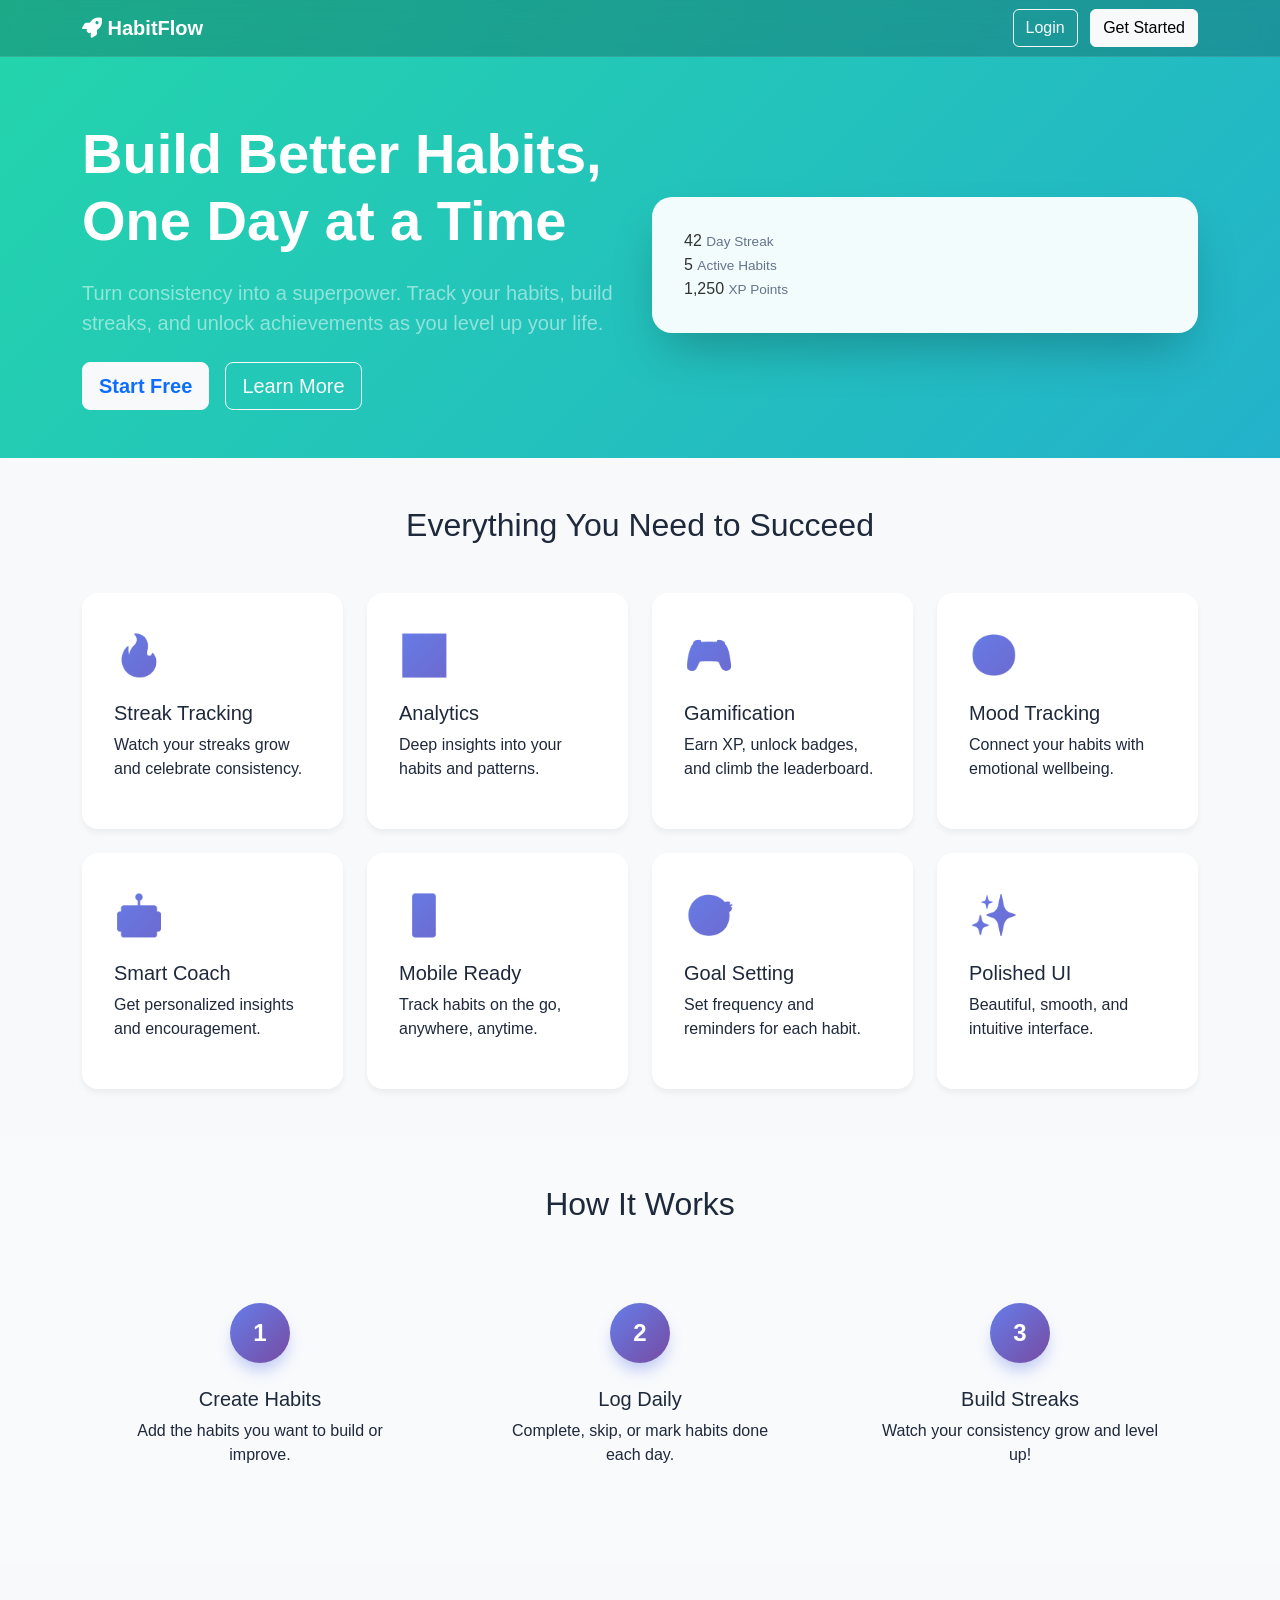
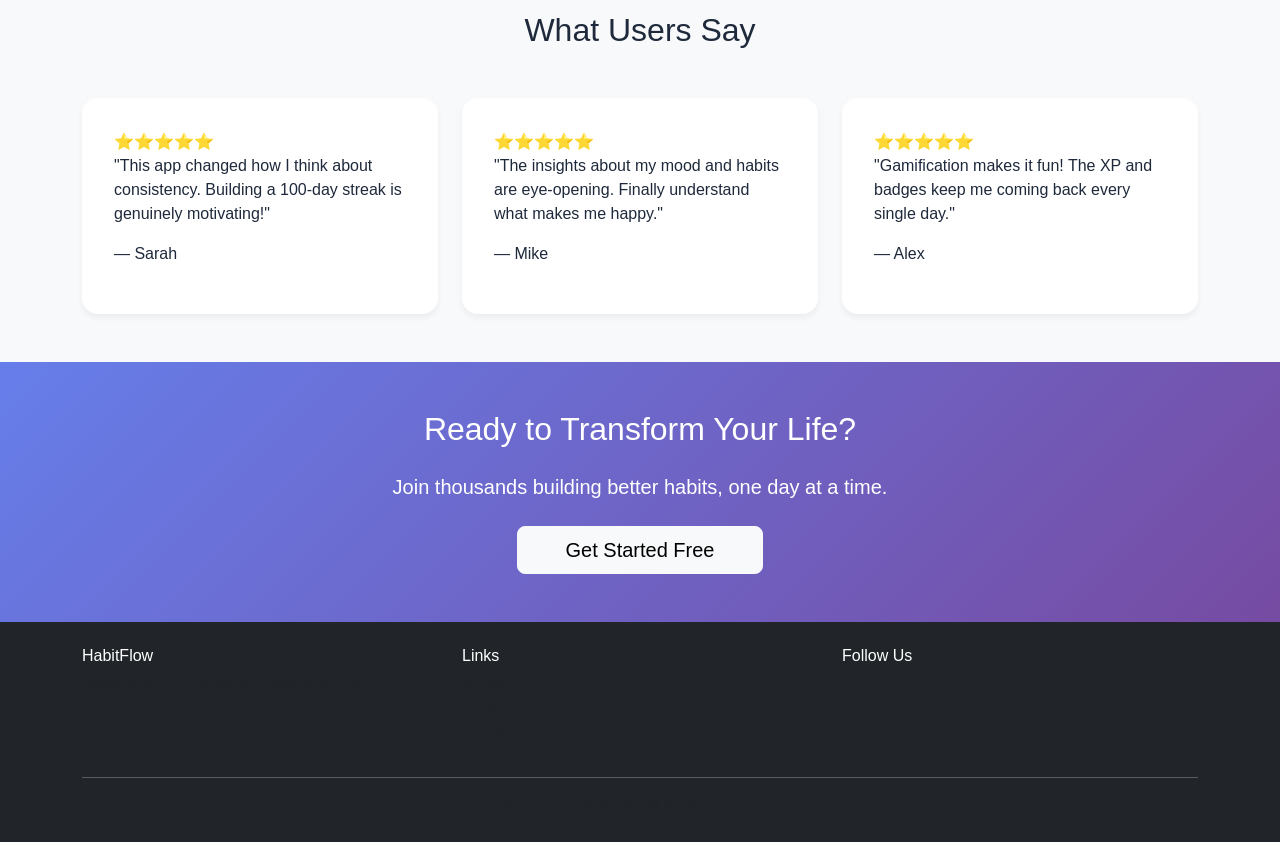
==== templates/index.html @ 790ee910 "Complete HabitFlow Refactor, Streak Engine Fix, Security Hardening, and Documentation" ====
<!DOCTYPE html>
<html lang="en">
<head>
    <meta charset="UTF-8">
    <meta name="viewport" content="width=device-width, initial-scale=1.0">
    <title>Habit Tracker - Build Better Habits</title>
    <link href="https://cdn.jsdelivr.net/npm/bootstrap@5.3.0/dist/css/bootstrap.min.css" rel="stylesheet">
    <link rel="stylesheet" href="https://cdnjs.cloudflare.com/ajax/libs/font-awesome/6.5.1/css/all.min.css">
    <link href="https://unpkg.com/aos@2.3.1/dist/aos.css" rel="stylesheet">
    <link rel="stylesheet" href="/static/css/style.css">
    <style>
        .hero-section {
            background: linear-gradient(-45deg, #ee7752, #e73c7e, #23a6d5, #23d5ab);
            background-size: 400% 400%;
            animation: gradient 15s ease infinite;
            position: relative;
            overflow: hidden;
            color: white;
            padding-top: 120px !important;
        }
        @keyframes gradient {
            0% { background-position: 0% 50%; }
            50% { background-position: 100% 50%; }
            100% { background-position: 0% 50%; }
        }
        .animated-card {
            animation: float 6s ease-in-out infinite;
            background: rgba(255, 255, 255, 0.95);
            backdrop-filter: blur(10px);
            border-radius: 20px;
            padding: 2rem;
            box-shadow: 0 25px 50px -12px rgba(0, 0, 0, 0.25);
            color: #333;
        }
        @keyframes float {
            0% { transform: translateY(0px); }
            50% { transform: translateY(-20px); }
            100% { transform: translateY(0px); }
        }
        .feature-card {
            transition: all 0.3s ease;
            border: none;
            background: white;
            box-shadow: 0 4px 6px rgba(0,0,0,0.05);
            height: 100%;
            padding: 2rem;
            border-radius: 1rem;
        }
        .feature-card:hover {
            transform: translateY(-10px);
            box-shadow: 0 20px 25px rgba(0,0,0,0.1);
        }
        .feature-icon {
            font-size: 2.5rem;
            margin-bottom: 1rem;
            background: linear-gradient(135deg, #667eea 0%, #764ba2 100%);
            -webkit-background-clip: text;
            -webkit-text-fill-color: transparent;
        }
        .navbar {
            backdrop-filter: blur(10px);
            background-color: rgba(0, 0, 0, 0.2) !important;
            transition: all 0.3s ease;
            border-bottom: 1px solid rgba(255, 255, 255, 0.1);
        }
        .navbar.scrolled {
            background-color: rgba(33, 37, 41, 0.95) !important;
            box-shadow: 0 4px 6px -1px rgba(0, 0, 0, 0.1);
        }
        .work-step {
            position: relative;
            padding: 2rem;
            text-align: center;
        }
        .step-number {
            width: 60px;
            height: 60px;
            background: linear-gradient(135deg, #667eea 0%, #764ba2 100%);
            color: white;
            border-radius: 50%;
            display: flex;
            align-items: center;
            justify-content: center;
            font-size: 1.5rem;
            font-weight: bold;
            margin: 0 auto 1.5rem;
            box-shadow: 0 10px 15px -3px rgba(102, 126, 234, 0.4);
        }
        .testimonial-card {
            background: white;
            padding: 2rem;
            border-radius: 1rem;
            box-shadow: 0 4px 6px rgba(0,0,0,0.05);
            height: 100%;
            transition: transform 0.3s;
        }
        .testimonial-card:hover {
            transform: translateY(-5px);
        }
    </style>
</head>
<body>
    <!-- Navigation -->
    <nav class="navbar navbar-expand-lg navbar-dark fixed-top">
        <div class="container">
            <a class="navbar-brand fw-bold" href="#">
                <i class="fas fa-rocket"></i> HabitFlow
            </a>
            <button class="navbar-toggler" type="button" data-bs-toggle="collapse" data-bs-target="#navbarNav">
                <span class="navbar-toggler-icon"></span>
            </button>
            <div class="collapse navbar-collapse" id="navbarNav">
                <div class="ms-auto" id="landingNavActions">
                    <a class="btn btn-outline-light me-2" href="/login">Login</a>
                    <a class="btn btn-light" href="/register">Get Started</a>
                </div>
            </div>
        </div>
    </nav>

    <!-- Hero Section -->
    <section class="hero-section py-5">
        <div class="container">
            <div class="row align-items-center">
                <div class="col-lg-6 mb-4 mb-lg-0" data-aos="fade-right">
                    <h1 class="display-4 fw-bold mb-4">Build Better Habits, One Day at a Time</h1>
                    <p class="lead mb-4 text-white-50">
                        Turn consistency into a superpower. Track your habits, build streaks, and unlock achievements as you level up your life.
                    </p>
                    <div class="d-flex gap-3" id="heroCtaContainer">
                        <a href="/register" id="heroStartBtn" class="btn btn-lg btn-light fw-bold text-primary">Start Free</a>
                        <a href="#features" class="btn btn-lg btn-outline-light">Learn More</a>
                    </div>
                </div>
                <div class="col-lg-6" data-aos="fade-left">
                    <div class="hero-image">
                        <div class="animated-card">
                            <div class="card-content">
                                <div class="stat-item">
                                    <span class="stat-number">42</span>
                                    <span class="stat-label">Day Streak</span>
                                </div>
                                <div class="stat-item">
                                    <span class="stat-number">5</span>
                                    <span class="stat-label">Active Habits</span>
                                </div>
                                <div class="stat-item">
                                    <span class="stat-number">1,250</span>
                                    <span class="stat-label">XP Points</span>
                                </div>
                            </div>
                        </div>
                    </div>
                </div>
            </div>
        </div>
    </section>

    <!-- Features Section -->
    <section id="features" class="features-section py-5 bg-light">
        <div class="container">
            <h2 class="text-center mb-5" data-aos="fade-up">Everything You Need to Succeed</h2>
            <div class="row g-4">
                <div class="col-md-6 col-lg-3" data-aos="fade-up" data-aos-delay="100">
                    <div class="feature-card">
                        <div class="feature-icon">🔥</div>
                        <h5>Streak Tracking</h5>
                        <p>Watch your streaks grow and celebrate consistency.</p>
                    </div>
                </div>
                <div class="col-md-6 col-lg-3" data-aos="fade-up" data-aos-delay="200">
                    <div class="feature-card">
                        <div class="feature-icon">📊</div>
                        <h5>Analytics</h5>
                        <p>Deep insights into your habits and patterns.</p>
                    </div>
                </div>
                <div class="col-md-6 col-lg-3" data-aos="fade-up" data-aos-delay="300">
                    <div class="feature-card">
                        <div class="feature-icon">🎮</div>
                        <h5>Gamification</h5>
                        <p>Earn XP, unlock badges, and climb the leaderboard.</p>
                    </div>
                </div>
                <div class="col-md-6 col-lg-3" data-aos="fade-up" data-aos-delay="400">
                    <div class="feature-card">
                        <div class="feature-icon">😊</div>
                        <h5>Mood Tracking</h5>
                        <p>Connect your habits with emotional wellbeing.</p>
                    </div>
                </div>
                <div class="col-md-6 col-lg-3" data-aos="fade-up" data-aos-delay="500">
                    <div class="feature-card">
                        <div class="feature-icon">🤖</div>
                        <h5>Smart Coach</h5>
                        <p>Get personalized insights and encouragement.</p>
                    </div>
                </div>
                <div class="col-md-6 col-lg-3" data-aos="fade-up" data-aos-delay="600">
                    <div class="feature-card">
                        <div class="feature-icon">📱</div>
                        <h5>Mobile Ready</h5>
                        <p>Track habits on the go, anywhere, anytime.</p>
                    </div>
                </div>
                <div class="col-md-6 col-lg-3" data-aos="fade-up" data-aos-delay="700">
                    <div class="feature-card">
                        <div class="feature-icon">🎯</div>
                        <h5>Goal Setting</h5>
                        <p>Set frequency and reminders for each habit.</p>
                    </div>
                </div>
                <div class="col-md-6 col-lg-3" data-aos="fade-up" data-aos-delay="800">
                    <div class="feature-card">
                        <div class="feature-icon">✨</div>
                        <h5>Polished UI</h5>
                        <p>Beautiful, smooth, and intuitive interface.</p>
                    </div>
                </div>
            </div>
        </div>
    </section>

    <!-- How It Works -->
    <section class="how-it-works py-5">
        <div class="container">
            <h2 class="text-center mb-5" data-aos="fade-up">How It Works</h2>
            <div class="row g-4">
                <div class="col-md-4" data-aos="fade-up" data-aos-delay="100">
                    <div class="work-step">
                        <div class="step-number">1</div>
                        <h5>Create Habits</h5>
                        <p>Add the habits you want to build or improve.</p>
                    </div>
                </div>
                <div class="col-md-4" data-aos="fade-up" data-aos-delay="200">
                    <div class="work-step">
                        <div class="step-number">2</div>
                        <h5>Log Daily</h5>
                        <p>Complete, skip, or mark habits done each day.</p>
                    </div>
                </div>
                <div class="col-md-4" data-aos="fade-up" data-aos-delay="300">
                    <div class="work-step">
                        <div class="step-number">3</div>
                        <h5>Build Streaks</h5>
                        <p>Watch your consistency grow and level up!</p>
                    </div>
                </div>
            </div>
        </div>
    </section>

    <!-- Testimonials -->
    <section class="testimonials-section py-5 bg-light">
        <div class="container">
            <h2 class="text-center mb-5" data-aos="fade-up">What Users Say</h2>
            <div class="row g-4">
                <div class="col-md-4" data-aos="fade-up" data-aos-delay="100">
                    <div class="testimonial-card">
                        <div class="stars">⭐⭐⭐⭐⭐</div>
                        <p class="quote">"This app changed how I think about consistency. Building a 100-day streak is genuinely motivating!"</p>
                        <p class="author">— Sarah</p>
                    </div>
                </div>
                <div class="col-md-4" data-aos="fade-up" data-aos-delay="200">
                    <div class="testimonial-card">
                        <div class="stars">⭐⭐⭐⭐⭐</div>
                        <p class="quote">"The insights about my mood and habits are eye-opening. Finally understand what makes me happy."</p>
                        <p class="author">— Mike</p>
                    </div>
                </div>
                <div class="col-md-4" data-aos="fade-up" data-aos-delay="300">
                    <div class="testimonial-card">
                        <div class="stars">⭐⭐⭐⭐⭐</div>
                        <p class="quote">"Gamification makes it fun! The XP and badges keep me coming back every single day."</p>
                        <p class="author">— Alex</p>
                    </div>
                </div>
            </div>
        </div>
    </section>

    <!-- CTA Section -->
    <section class="cta-section py-5" style="background: linear-gradient(135deg, #667eea 0%, #764ba2 100%);">
        <div class="container text-center text-white" data-aos="zoom-in">
            <h2 class="mb-4">Ready to Transform Your Life?</h2>
            <p class="lead mb-4">Join thousands building better habits, one day at a time.</p>
            <a href="/register" class="btn btn-light btn-lg px-5">Get Started Free</a>
        </div>
    </section>

    <!-- Footer -->
    <footer class="bg-dark text-white py-4">
        <div class="container">
            <div class="row">
                <div class="col-md-4">
                    <h6>HabitFlow</h6>
                    <p class="text-muted">Building better habits, one day at a time.</p>
                </div>
                <div class="col-md-4">
                    <h6>Links</h6>
                    <ul class="list-unstyled text-muted">
                        <li><a href="#" class="text-muted text-decoration-none">About</a></li>
                        <li><a href="#" class="text-muted text-decoration-none">Privacy</a></li>
                        <li><a href="#" class="text-muted text-decoration-none">Terms</a></li>
                    </ul>
                </div>
                <div class="col-md-4">
                    <h6>Follow Us</h6>
                    <div class="d-flex gap-3">
                        <a href="#" class="text-muted text-decoration-none"><i class="fab fa-twitter"></i></a>
                        <a href="#" class="text-muted text-decoration-none"><i class="fab fa-github"></i></a>
                        <a href="#" class="text-muted text-decoration-none"><i class="fab fa-linkedin"></i></a>
                    </div>
                </div>
            </div>
            <hr class="bg-secondary">
            <p class="text-center text-muted mb-0">&copy; 2024 HabitFlow. All rights reserved.</p>
        </div>
    </footer>

    <script src="https://cdn.jsdelivr.net/npm/bootstrap@5.3.0/dist/js/bootstrap.bundle.min.js"></script>
    <script src="https://unpkg.com/aos@2.3.1/dist/aos.js"></script>
    <script>
        AOS.init({
            duration: 800,
            once: true
        });

        window.addEventListener('scroll', function() {
            if (window.scrollY > 50) {
                document.querySelector('.navbar').classList.add('scrolled');
            } else {
                document.querySelector('.navbar').classList.remove('scrolled');
            }
        });

        // Adapt UI if user is already logged in
        document.addEventListener('DOMContentLoaded', function() {
            const token = localStorage.getItem('token');
            if (token) {
                const navActions = document.getElementById('landingNavActions');
                if (navActions) {
                    navActions.innerHTML = `
                        <a class="btn btn-primary rounded-pill px-3 fw-semibold shadow-sm" href="/dashboard">
                            <i class="fas fa-chart-line me-1"></i> Go to Dashboard
                        </a>
                    `;
                }
                const heroBtn = document.getElementById('heroStartBtn');
                if (heroBtn) {
                    heroBtn.href = '/dashboard';
                    heroBtn.textContent = 'Go to Dashboard';
                }
            }
        });
    </script>
</body>
</html>
---- static/css/style.css ----
/* ==========================================================================
   HabitFlow Master Stylesheet
   ========================================================================== */

:root {
    --primary: #667eea;
    --primary-hover: #5a6fd1;
    --secondary: #764ba2;
    --success: #10b981;
    --danger: #ef4444;
    --warning: #f59e0b;
    --info: #3b82f6;
    --light-bg: #f8fafc;
    --dark-bg: #0f172a;
    --card-bg: #ffffff;
    --border-color: #e2e8f0;
    --text-primary: #1e293b;
    --text-secondary: #64748b;
    --transition-speed: 0.25s;
}

* {
    box-sizing: border-box;
    scroll-behavior: smooth;
}

body {
    font-family: -apple-system, BlinkMacSystemFont, 'Segoe UI', Roboto, 'Helvetica Neue', Arial, sans-serif;
    background-color: var(--light-bg);
    color: var(--text-primary);
    min-height: 100vh;
    display: flex;
    flex-direction: column;
    transition: background-color var(--transition-speed) ease, color var(--transition-speed) ease;
}

.main-wrapper {
    flex: 1 0 auto;
}

/* ==========================================================================
   Dark Mode Overrides
   ========================================================================== */

body.dark-mode {
    background-color: #0b1120;
    color: #e2e8f0;
    --light-bg: #0b1120;
    --card-bg: #1e293b;
    --border-color: #334155;
    --text-primary: #f8fafc;
    --text-secondary: #94a3b8;
}

body.dark-mode .card,
body.dark-mode .stat-card,
body.dark-mode .habit-item,
body.dark-mode .auth-card,
body.dark-mode .feature-card,
body.dark-mode .testimonial-card,
body.dark-mode .modal-content,
body.dark-mode .dropdown-menu {
    background-color: #1e293b !important;
    color: #f1f5f9 !important;
    border-color: #334155 !important;
}

body.dark-mode .form-control,
body.dark-mode .form-select,
body.dark-mode .input-group-text {
    background-color: #0f172a !important;
    color: #f8fafc !important;
    border-color: #334155 !important;
}

body.dark-mode .form-control:focus,
body.dark-mode .form-select:focus {
    border-color: var(--primary) !important;
    box-shadow: 0 0 0 0.25rem rgba(102, 126, 234, 0.25) !important;
}

body.dark-mode .text-muted {
    color: #94a3b8 !important;
}

body.dark-mode .bg-light {
    background-color: #0f172a !important;
    color: #cbd5e1 !important;
}

body.dark-mode .btn-outline-secondary {
    border-color: #475569;
    color: #cbd5e1;
}

body.dark-mode .btn-outline-secondary:hover {
    background-color: #334155;
    color: #ffffff;
}

body.dark-mode .list-group-item {
    background-color: transparent !important;
    color: #e2e8f0 !important;
    border-color: #334155 !important;
}

/* ==========================================================================
   Navigation Bar
   ========================================================================== */

.navbar {
    background-color: #0f172a !important;
}

.brand-text {
    letter-spacing: -0.5px;
    font-size: 1.25rem;
}

.user-avatar-circle {
    width: 32px;
    height: 32px;
    border-radius: 50%;
    background: linear-gradient(135deg, var(--primary), var(--secondary));
    color: white;
    display: inline-flex;
    align-items: center;
    justify-content: center;
    font-size: 0.85rem;
}

/* ==========================================================================
   Dashboard Statistics Cards
   ========================================================================== */

.stat-card {
    background: var(--card-bg);
    border-radius: 1rem;
    padding: 1.25rem;
    display: flex;
    align-items: center;
    gap: 1.25rem;
    border: 1px solid var(--border-color);
    transition: transform var(--transition-speed) ease, box-shadow var(--transition-speed) ease;
}

.stat-card:hover {
    transform: translateY(-4px);
    box-shadow: 0 12px 24px -6px rgba(0, 0, 0, 0.08);
}

.stat-icon {
    width: 56px;
    height: 56px;
    border-radius: 0.875rem;
    display: flex;
    align-items: center;
    justify-content: center;
    font-size: 1.75rem;
    color: white;
    flex-shrink: 0;
}

.stat-content {
    flex: 1;
}

.stat-label {
    font-size: 0.85rem;
    color: var(--text-secondary);
    font-weight: 500;
    margin-bottom: 2px;
}

.stat-value {
    font-size: 1.75rem;
    font-weight: 700;
    line-height: 1.2;
}

/* ==========================================================================
   AI Coaching Cards
   ========================================================================== */

.ai-banner-card {
    background: linear-gradient(135deg, rgba(102, 126, 234, 0.08) 0%, rgba(118, 75, 162, 0.08) 100%);
    border: 1px solid rgba(102, 126, 234, 0.25) !important;
    border-radius: 1rem;
}

body.dark-mode .ai-banner-card {
    background: linear-gradient(135deg, rgba(102, 126, 234, 0.15) 0%, rgba(118, 75, 162, 0.15) 100%);
    border-color: rgba(102, 126, 234, 0.4) !important;
}

.ai-avatar-badge {
    width: 48px;
    height: 48px;
    border-radius: 50%;
    background: white;
    display: flex;
    align-items: center;
    justify-content: center;
    box-shadow: 0 4px 12px rgba(102, 126, 234, 0.25);
    flex-shrink: 0;
}

body.dark-mode .ai-avatar-badge {
    background: #0f172a;
}

/* ==========================================================================
   Habits List
   ========================================================================== */

.habit-list {
    display: flex;
    flex-direction: column;
    gap: 1rem;
}

.habit-item {
    background: var(--card-bg);
    border-radius: 1rem;
    padding: 1.15rem 1.25rem;
    border-left: 5px solid var(--primary);
    border: 1px solid var(--border-color);
    border-left-width: 5px;
    display: flex;
    align-items: center;
    gap: 1rem;
    transition: all var(--transition-speed) ease;
}

.habit-item:hover {
    transform: translateX(4px);
    box-shadow: 0 8px 20px -4px rgba(0, 0, 0, 0.08);
}

.habit-item.completed {
    border-left-color: var(--success);
    background: linear-gradient(90deg, rgba(16, 185, 129, 0.06) 0%, transparent 100%);
}

.habit-item.skipped {
    border-left-color: var(--warning);
    background: linear-gradient(90deg, rgba(245, 158, 11, 0.06) 0%, transparent 100%);
}

.habit-item.missed {
    border-left-color: var(--danger);
    background: linear-gradient(90deg, rgba(239, 68, 68, 0.06) 0%, transparent 100%);
}

.habit-icon {
    width: 48px;
    height: 48px;
    display: flex;
    align-items: center;
    justify-content: center;
    border-radius: 0.75rem;
    flex-shrink: 0;
}

.habit-content {
    flex: 1;
    min-width: 0;
}

.habit-title {
    font-size: 1.05rem;
    transition: color var(--transition-speed);
}

body.dark-mode .habit-title {
    color: #f8fafc !important;
}

.habit-title:hover {
    color: var(--primary) !important;
}

/* ==========================================================================
   Mood Tracker
   ========================================================================== */

.mood-option {
    cursor: pointer;
    background: var(--card-bg);
    border: 2px solid var(--border-color);
    transition: all var(--transition-speed) ease;
    user-select: none;
}

.mood-option:hover {
    transform: translateY(-3px);
    border-color: var(--primary);
    background: rgba(102, 126, 234, 0.05);
}

.mood-option.selected {
    border-color: var(--primary);
    background: linear-gradient(135deg, rgba(102, 126, 234, 0.15) 0%, rgba(118, 75, 162, 0.15) 100%);
    box-shadow: 0 4px 12px rgba(102, 126, 234, 0.2);
}

/* ==========================================================================
   Badges Grid
   ========================================================================== */

.badges-container {
    display: grid;
    grid-template-columns: repeat(4, 1fr);
    gap: 0.75rem;
}

@media (max-width: 1200px) {
    .badges-container {
        grid-template-columns: repeat(2, 1fr);
    }
}

.badge-item {
    background: var(--card-bg);
    border-radius: 0.875rem;
    padding: 0.875rem 0.5rem;
    text-align: center;
    border: 2px solid var(--border-color);
    transition: all var(--transition-speed) ease;
}

.badge-item.unlocked {
    border-color: #fbbf24;
    background: linear-gradient(135deg, rgba(251, 191, 36, 0.1) 0%, rgba(245, 158, 11, 0.05) 100%);
    box-shadow: 0 4px 10px rgba(245, 158, 11, 0.15);
}

.badge-item.locked {
    opacity: 0.45;
    filter: grayscale(80%);
}

.badge-item:hover {
    transform: translateY(-2px);
}

.badge-name {
    font-weight: 600;
    font-size: 0.75rem;
    line-height: 1.2;
}

.badge-desc {
    font-size: 0.7rem;
    display: block;
}

/* ==========================================================================
   Calendar Activity Heatmap
   ========================================================================== */

.calendar-heatmap-grid {
    overflow-x: auto;
}

.calendar-day-tile:hover {
    transform: scale(1.15);
    z-index: 2;
}

.legend-box {
    display: inline-block;
    width: 12px;
    height: 12px;
    border-radius: 3px;
}

/* ==========================================================================
   Buttons & Inputs
   ========================================================================== */

.btn-primary {
    background: linear-gradient(135deg, var(--primary) 0%, var(--secondary) 100%);
    border: none;
    transition: all var(--transition-speed) ease;
}

.btn-primary:hover {
    background: linear-gradient(135deg, var(--primary-hover) 0%, #684192 100%);
    transform: translateY(-1px);
    box-shadow: 0 6px 16px rgba(102, 126, 234, 0.35);
}

.recommendation-card {
    transition: all var(--transition-speed) ease;
}

.recommendation-card:hover {
    border-color: var(--primary) !important;
    box-shadow: 0 6px 18px rgba(102, 126, 234, 0.15) !important;
}

/* ==========================================================================
   Responsive Utilities
   ========================================================================== */

@media (max-width: 768px) {
    .habit-item {
        flex-direction: column;
        align-items: flex-start;
    }

    .habit-actions {
        width: 100%;
        justify-content: flex-end;
    }
}
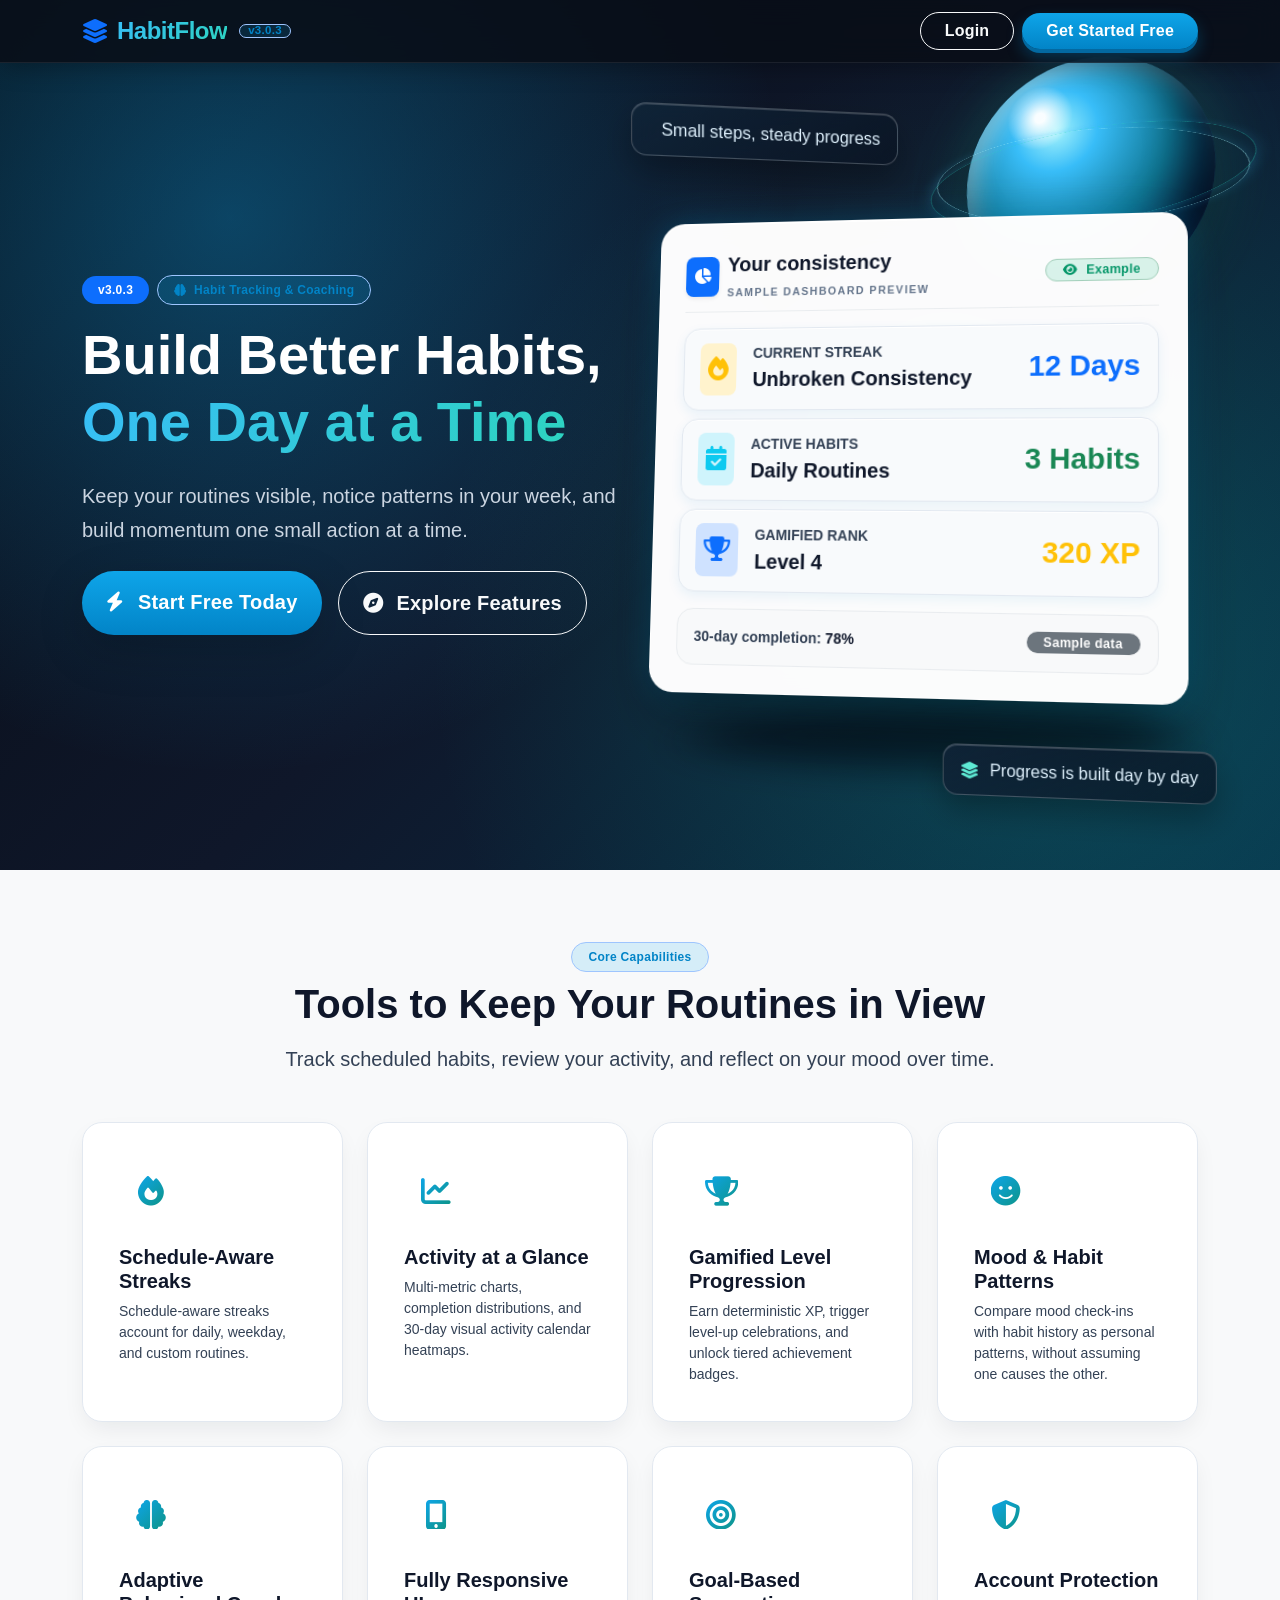
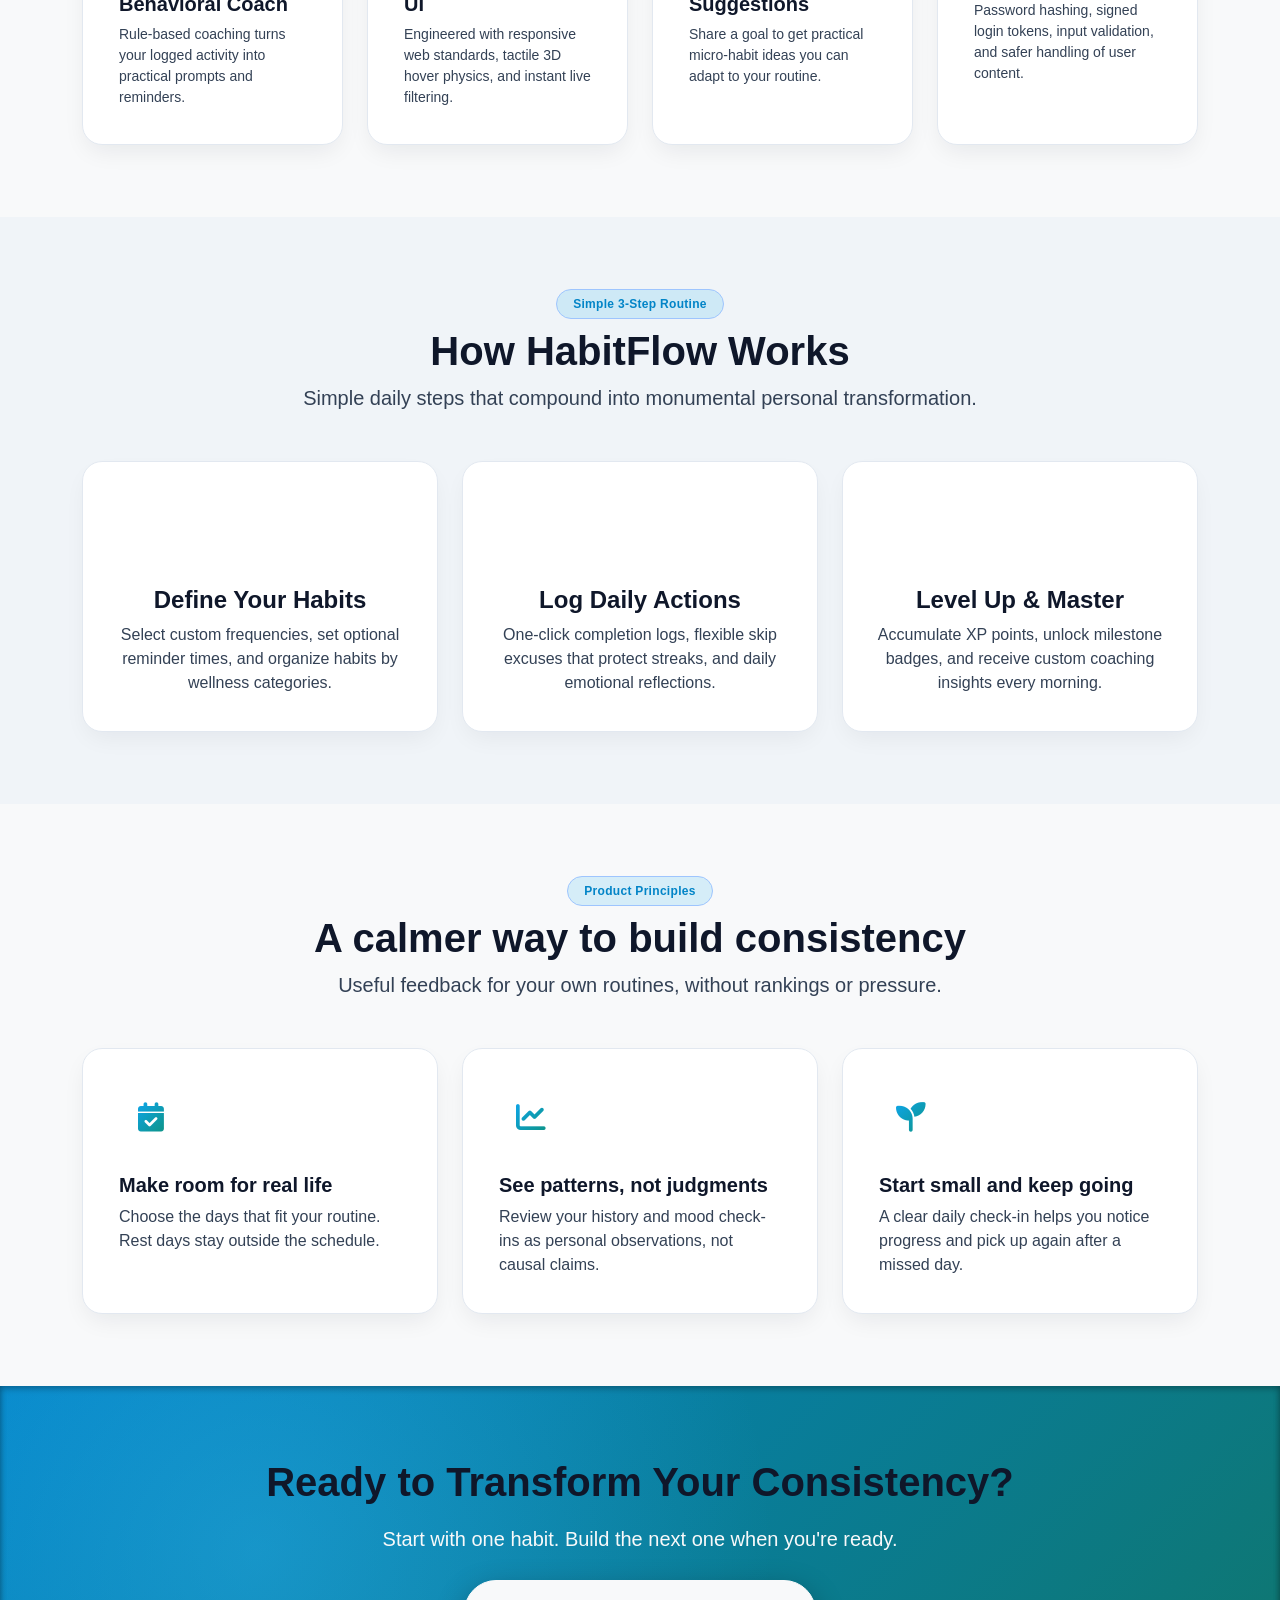
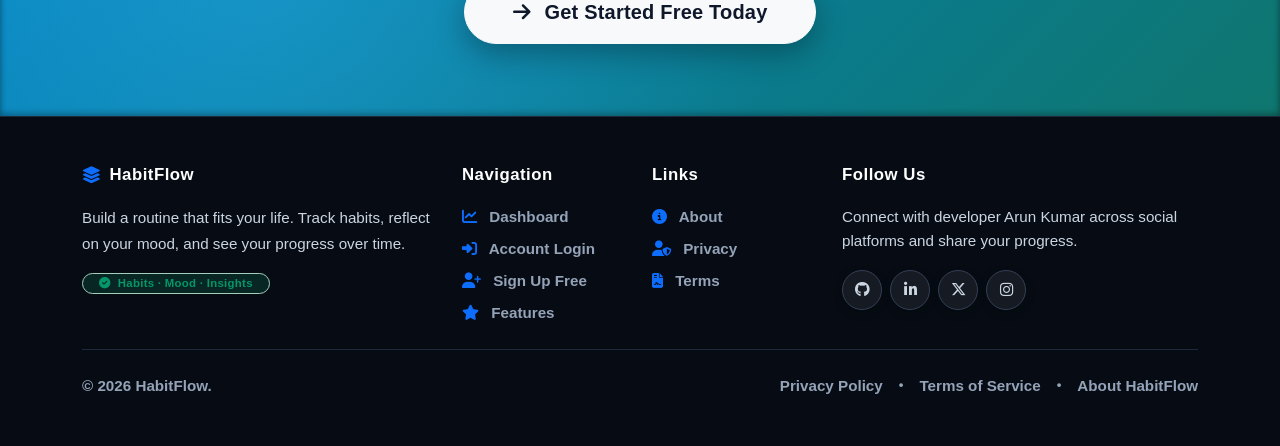
==== commit 83c992c2: "resolve dark mode contrast" ====
--- a/templates/index.html
+++ b/templates/index.html
@@ -3,153 +3,125 @@
 <head>
     <meta charset="UTF-8">
     <meta name="viewport" content="width=device-width, initial-scale=1.0">
-    <title>Habit Tracker - Build Better Habits</title>
+    <meta name="description" content="HabitFlow helps you track routines, reflect on your mood, and see your consistency grow over time.">
+    <meta name="theme-color" content="#070c14">
+    <link rel="icon" type="image/svg+xml" href="data:image/svg+xml,<svg xmlns='http://www.w3.org/2000/svg' viewBox='0 0 100 100'><circle cx='50' cy='50' r='48' fill='%230284c7'/><path d='M30 52 L44 66 L72 36' stroke='%23ffffff' stroke-width='10' stroke-linecap='round' stroke-linejoin='round' fill='none'/></svg>">
+    <title>HabitFlow — Build a routine that fits your life</title>
     <link href="https://cdn.jsdelivr.net/npm/bootstrap@5.3.0/dist/css/bootstrap.min.css" rel="stylesheet">
     <link rel="stylesheet" href="https://cdnjs.cloudflare.com/ajax/libs/font-awesome/6.5.1/css/all.min.css">
-    <link href="https://unpkg.com/aos@2.3.1/dist/aos.css" rel="stylesheet">
+    <link href="https://cdn.jsdelivr.net/npm/aos@2.3.4/dist/aos.css" rel="stylesheet">
     <link rel="stylesheet" href="/static/css/style.css">
-    <style>
-        .hero-section {
-            background: linear-gradient(-45deg, #ee7752, #e73c7e, #23a6d5, #23d5ab);
-            background-size: 400% 400%;
-            animation: gradient 15s ease infinite;
-            position: relative;
-            overflow: hidden;
-            color: white;
-            padding-top: 120px !important;
-        }
-        @keyframes gradient {
-            0% { background-position: 0% 50%; }
-            50% { background-position: 100% 50%; }
-            100% { background-position: 0% 50%; }
-        }
-        .animated-card {
-            animation: float 6s ease-in-out infinite;
-            background: rgba(255, 255, 255, 0.95);
-            backdrop-filter: blur(10px);
-            border-radius: 20px;
-            padding: 2rem;
-            box-shadow: 0 25px 50px -12px rgba(0, 0, 0, 0.25);
-            color: #333;
-        }
-        @keyframes float {
-            0% { transform: translateY(0px); }
-            50% { transform: translateY(-20px); }
-            100% { transform: translateY(0px); }
-        }
-        .feature-card {
-            transition: all 0.3s ease;
-            border: none;
-            background: white;
-            box-shadow: 0 4px 6px rgba(0,0,0,0.05);
-            height: 100%;
-            padding: 2rem;
-            border-radius: 1rem;
-        }
-        .feature-card:hover {
-            transform: translateY(-10px);
-            box-shadow: 0 20px 25px rgba(0,0,0,0.1);
-        }
-        .feature-icon {
-            font-size: 2.5rem;
-            margin-bottom: 1rem;
-            background: linear-gradient(135deg, #667eea 0%, #764ba2 100%);
-            -webkit-background-clip: text;
-            -webkit-text-fill-color: transparent;
-        }
-        .navbar {
-            backdrop-filter: blur(10px);
-            background-color: rgba(0, 0, 0, 0.2) !important;
-            transition: all 0.3s ease;
-            border-bottom: 1px solid rgba(255, 255, 255, 0.1);
-        }
-        .navbar.scrolled {
-            background-color: rgba(33, 37, 41, 0.95) !important;
-            box-shadow: 0 4px 6px -1px rgba(0, 0, 0, 0.1);
-        }
-        .work-step {
-            position: relative;
-            padding: 2rem;
-            text-align: center;
-        }
-        .step-number {
-            width: 60px;
-            height: 60px;
-            background: linear-gradient(135deg, #667eea 0%, #764ba2 100%);
-            color: white;
-            border-radius: 50%;
-            display: flex;
-            align-items: center;
-            justify-content: center;
-            font-size: 1.5rem;
-            font-weight: bold;
-            margin: 0 auto 1.5rem;
-            box-shadow: 0 10px 15px -3px rgba(102, 126, 234, 0.4);
-        }
-        .testimonial-card {
-            background: white;
-            padding: 2rem;
-            border-radius: 1rem;
-            box-shadow: 0 4px 6px rgba(0,0,0,0.05);
-            height: 100%;
-            transition: transform 0.3s;
-        }
-        .testimonial-card:hover {
-            transform: translateY(-5px);
-        }
-    </style>
+    <link rel="stylesheet" href="/static/css/landing.css">
 </head>
 <body>
     <!-- Navigation -->
     <nav class="navbar navbar-expand-lg navbar-dark fixed-top">
         <div class="container">
-            <a class="navbar-brand fw-bold" href="#">
-                <i class="fas fa-rocket"></i> HabitFlow
+            <a class="navbar-brand fw-bold d-flex align-items-center gap-2" href="#">
+                <i class="fas fa-layer-group text-primary fs-4"></i>
+                <span class="brand-text fs-4">HabitFlow</span>
+                <span class="badge bg-primary-subtle text-primary border border-primary-subtle rounded-pill small px-2 py-0 ms-1 fw-bold" style="font-size: 0.72rem;">v3.0.3</span>
             </a>
-            <button class="navbar-toggler" type="button" data-bs-toggle="collapse" data-bs-target="#navbarNav">
+            <button class="navbar-toggler border-0" type="button" data-bs-toggle="collapse" data-bs-target="#navbarNav" aria-label="Toggle navigation">
                 <span class="navbar-toggler-icon"></span>
             </button>
             <div class="collapse navbar-collapse" id="navbarNav">
-                <div class="ms-auto" id="landingNavActions">
-                    <a class="btn btn-outline-light me-2" href="/login">Login</a>
-                    <a class="btn btn-light" href="/register">Get Started</a>
+                <div class="ms-auto d-flex align-items-center gap-2" id="landingNavActions">
+                    <a class="btn btn-outline-light px-4 rounded-pill fw-semibold" href="/login">Login</a>
+                    <a class="btn btn-primary px-4 rounded-pill fw-bold" href="/register">Get Started Free</a>
                 </div>
             </div>
         </div>
     </nav>
 
     <!-- Hero Section -->
-    <section class="hero-section py-5">
+    <section class="hero-section">
         <div class="container">
-            <div class="row align-items-center">
-                <div class="col-lg-6 mb-4 mb-lg-0" data-aos="fade-right">
-                    <h1 class="display-4 fw-bold mb-4">Build Better Habits, One Day at a Time</h1>
-                    <p class="lead mb-4 text-white-50">
-                        Turn consistency into a superpower. Track your habits, build streaks, and unlock achievements as you level up your life.
+            <div class="row align-items-center gy-5">
+                <div class="col-lg-6" data-aos="fade-right">
+                    <div class="d-inline-flex align-items-center gap-2 mb-3">
+                        <span class="badge bg-primary px-3 py-2 rounded-pill fw-bold">v3.0.3</span>
+                        <span class="badge bg-primary-subtle text-primary border border-primary-subtle px-3 py-2 rounded-pill fw-bold">
+                            <i class="fas fa-brain me-1"></i> Habit Tracking &amp; Coaching
+                        </span>
+                    </div>
+                    <h1 class="display-4 fw-bold mb-4 text-white">
+                        Build Better Habits, <br>
+                        <span style="background: linear-gradient(135deg, #38bdf8 0%, #2dd4bf 100%); -webkit-background-clip: text; -webkit-text-fill-color: transparent;">One Day at a Time</span>
+                    </h1>
+                    <p class="lead mb-4 fw-medium" style="color: #cbd5e1 !important; font-size: 1.25rem; line-height: 1.7;">
+                        Keep your routines visible, notice patterns in your week, and build momentum one small action at a time.
                     </p>
-                    <div class="d-flex gap-3" id="heroCtaContainer">
-                        <a href="/register" id="heroStartBtn" class="btn btn-lg btn-light fw-bold text-primary">Start Free</a>
-                        <a href="#features" class="btn btn-lg btn-outline-light">Learn More</a>
+                    <div class="d-flex flex-wrap gap-3" id="heroCtaContainer">
+                        <a href="/register" id="heroStartBtn" class="btn btn-lg btn-primary fw-bold px-4 py-3 rounded-pill shadow-lg">
+                            <i class="fas fa-bolt me-2"></i> Start Free Today
+                        </a>
+                        <a href="#features" class="btn btn-lg btn-outline-light fw-semibold px-4 py-3 rounded-pill">
+                            <i class="fas fa-compass me-2"></i> Explore Features
+                        </a>
                     </div>
                 </div>
                 <div class="col-lg-6" data-aos="fade-left">
                     <div class="hero-image">
+                        <div class="hero-orbit-line" aria-hidden="true"></div>
+                        <div class="hero-orb" aria-hidden="true"></div>
+                        <div class="hero-float-chip hero-float-chip-top"><i class="fas fa-sparkles" aria-hidden="true"></i><span>Small steps, steady progress</span></div>
                         <div class="animated-card">
-                            <div class="card-content">
-                                <div class="stat-item">
-                                    <span class="stat-number">42</span>
-                                    <span class="stat-label">Day Streak</span>
+                            <div class="d-flex justify-content-between align-items-center mb-3 pb-2 border-bottom border-light-subtle">
+                                <div class="d-flex align-items-center gap-2">
+                                    <div class="p-2 rounded-3 bg-primary text-white shadow-sm">
+                                        <i class="fas fa-chart-pie"></i>
+                                    </div>
+                                    <div><span class="fw-bold text-dark fs-5 d-block">Your consistency</span><span class="hero-preview-label">SAMPLE DASHBOARD PREVIEW</span></div>
                                 </div>
-                                <div class="stat-item">
-                                    <span class="stat-number">5</span>
-                                    <span class="stat-label">Active Habits</span>
+                                <span class="badge bg-success-subtle text-success border border-success-subtle rounded-pill px-3 py-1 fw-bold">
+                                    <i class="fas fa-eye me-1"></i> Example
+                                </span>
+                            </div>
+                            <div class="d-flex flex-column gap-2 mb-3">
+                                <div class="hero-stat-card">
+                                    <div class="d-flex align-items-center gap-3">
+                                        <div class="p-2 rounded-3 text-warning bg-warning-subtle fs-4">
+                                            <i class="fas fa-fire"></i>
+                                        </div>
+                                        <div>
+                                            <div class="text-secondary small fw-bold text-uppercase">Current Streak</div>
+                                            <div class="fw-bold text-dark fs-5">Unbroken Consistency</div>
+                                        </div>
+                                    </div>
+                                    <span class="fw-bold text-primary fs-3">12 Days</span>
                                 </div>
-                                <div class="stat-item">
-                                    <span class="stat-number">1,250</span>
-                                    <span class="stat-label">XP Points</span>
+                                <div class="hero-stat-card">
+                                    <div class="d-flex align-items-center gap-3">
+                                        <div class="p-2 rounded-3 text-info bg-info-subtle fs-4">
+                                            <i class="fas fa-calendar-check"></i>
+                                        </div>
+                                        <div>
+                                            <div class="text-secondary small fw-bold text-uppercase">Active Habits</div>
+                                            <div class="fw-bold text-dark fs-5">Daily Routines</div>
+                                        </div>
+                                    </div>
+                                    <span class="fw-bold text-success fs-3">3 Habits</span>
+                                </div>
+                                <div class="hero-stat-card">
+                                    <div class="d-flex align-items-center gap-3">
+                                        <div class="p-2 rounded-3 text-primary bg-primary-subtle fs-4">
+                                            <i class="fas fa-trophy"></i>
+                                        </div>
+                                        <div>
+                                            <div class="text-secondary small fw-bold text-uppercase">Gamified Rank</div>
+                                            <div class="fw-bold text-dark fs-5">Level 4</div>
+                                        </div>
+                                    </div>
+                                    <span class="fw-bold text-warning fs-3">320 XP</span>
                                 </div>
                             </div>
+                            <div class="p-3 rounded-4 bg-light border border-light-subtle d-flex align-items-center justify-content-between">
+                                <span class="small fw-semibold text-secondary">30-day completion: <strong class="text-dark">78%</strong></span>
+                                <span class="badge bg-secondary px-3 py-1 rounded-pill fw-bold">Sample data</span>
+                            </div>
                         </div>
+                        <div class="hero-float-chip hero-float-chip-bottom"><i class="fas fa-layer-group" aria-hidden="true"></i><span>Progress is built day by day</span></div>
                     </div>
                 </div>
             </div>
@@ -158,123 +130,143 @@
 
     <!-- Features Section -->
     <section id="features" class="features-section py-5 bg-light">
-        <div class="container">
-            <h2 class="text-center mb-5" data-aos="fade-up">Everything You Need to Succeed</h2>
+        <div class="container py-4">
+            <div class="text-center max-w-700 mx-auto mb-5">
+                <span class="badge bg-primary-subtle text-primary border border-primary-subtle px-3 py-2 rounded-pill fw-bold mb-2">
+                    Core Capabilities
+                </span>
+                <h2 class="display-6 fw-bold mb-3 text-dark">Tools to Keep Your Routines in View</h2>
+                <p class="text-secondary fs-5 mb-0 fw-medium">
+                    Track scheduled habits, review your activity, and reflect on your mood over time.
+                </p>
+            </div>
             <div class="row g-4">
                 <div class="col-md-6 col-lg-3" data-aos="fade-up" data-aos-delay="100">
                     <div class="feature-card">
-                        <div class="feature-icon">🔥</div>
-                        <h5>Streak Tracking</h5>
-                        <p>Watch your streaks grow and celebrate consistency.</p>
+                        <div class="feature-icon-wrapper"><i class="fas fa-fire"></i></div>
+                        <h5 class="fw-bold text-dark mb-2">Schedule-Aware Streaks</h5>
+                        <p class="text-secondary small mb-0 fw-medium">Schedule-aware streaks account for daily, weekday, and custom routines.</p>
                     </div>
                 </div>
                 <div class="col-md-6 col-lg-3" data-aos="fade-up" data-aos-delay="200">
                     <div class="feature-card">
-                        <div class="feature-icon">📊</div>
-                        <h5>Analytics</h5>
-                        <p>Deep insights into your habits and patterns.</p>
+                        <div class="feature-icon-wrapper"><i class="fas fa-chart-line"></i></div>
+                        <h5 class="fw-bold text-dark mb-2">Activity at a Glance</h5>
+                        <p class="text-secondary small mb-0 fw-medium">Multi-metric charts, completion distributions, and 30-day visual activity calendar heatmaps.</p>
                     </div>
                 </div>
                 <div class="col-md-6 col-lg-3" data-aos="fade-up" data-aos-delay="300">
                     <div class="feature-card">
-                        <div class="feature-icon">🎮</div>
-                        <h5>Gamification</h5>
-                        <p>Earn XP, unlock badges, and climb the leaderboard.</p>
+                        <div class="feature-icon-wrapper"><i class="fas fa-trophy"></i></div>
+                        <h5 class="fw-bold text-dark mb-2">Gamified Level Progression</h5>
+                        <p class="text-secondary small mb-0 fw-medium">Earn deterministic XP, trigger level-up celebrations, and unlock tiered achievement badges.</p>
                     </div>
                 </div>
                 <div class="col-md-6 col-lg-3" data-aos="fade-up" data-aos-delay="400">
                     <div class="feature-card">
-                        <div class="feature-icon">😊</div>
-                        <h5>Mood Tracking</h5>
-                        <p>Connect your habits with emotional wellbeing.</p>
+                        <div class="feature-icon-wrapper"><i class="fas fa-smile"></i></div>
+                        <h5 class="fw-bold text-dark mb-2">Mood &amp; Habit Patterns</h5>
+                        <p class="text-secondary small mb-0 fw-medium">Compare mood check-ins with habit history as personal patterns, without assuming one causes the other.</p>
                     </div>
                 </div>
                 <div class="col-md-6 col-lg-3" data-aos="fade-up" data-aos-delay="500">
                     <div class="feature-card">
-                        <div class="feature-icon">🤖</div>
-                        <h5>Smart Coach</h5>
-                        <p>Get personalized insights and encouragement.</p>
+                        <div class="feature-icon-wrapper"><i class="fas fa-brain"></i></div>
+                        <h5 class="fw-bold text-dark mb-2">Adaptive Behavioral Coach</h5>
+                        <p class="text-secondary small mb-0 fw-medium">Rule-based coaching turns your logged activity into practical prompts and reminders.</p>
                     </div>
                 </div>
                 <div class="col-md-6 col-lg-3" data-aos="fade-up" data-aos-delay="600">
                     <div class="feature-card">
-                        <div class="feature-icon">📱</div>
-                        <h5>Mobile Ready</h5>
-                        <p>Track habits on the go, anywhere, anytime.</p>
+                        <div class="feature-icon-wrapper"><i class="fas fa-mobile-alt"></i></div>
+                        <h5 class="fw-bold text-dark mb-2">Fully Responsive UI</h5>
+                        <p class="text-secondary small mb-0 fw-medium">Engineered with responsive web standards, tactile 3D hover physics, and instant live filtering.</p>
                     </div>
                 </div>
                 <div class="col-md-6 col-lg-3" data-aos="fade-up" data-aos-delay="700">
                     <div class="feature-card">
-                        <div class="feature-icon">🎯</div>
-                        <h5>Goal Setting</h5>
-                        <p>Set frequency and reminders for each habit.</p>
+                        <div class="feature-icon-wrapper"><i class="fas fa-bullseye"></i></div>
+                        <h5 class="fw-bold text-dark mb-2">Goal-Based Suggestions</h5>
+                        <p class="text-secondary small mb-0 fw-medium">Share a goal to get practical micro-habit ideas you can adapt to your routine.</p>
                     </div>
                 </div>
                 <div class="col-md-6 col-lg-3" data-aos="fade-up" data-aos-delay="800">
                     <div class="feature-card">
-                        <div class="feature-icon">✨</div>
-                        <h5>Polished UI</h5>
-                        <p>Beautiful, smooth, and intuitive interface.</p>
+                        <div class="feature-icon-wrapper"><i class="fas fa-shield-alt"></i></div>
+                        <h5 class="fw-bold text-dark mb-2">Account Protection</h5>
+                        <p class="text-secondary small mb-0 fw-medium">Password hashing, signed login tokens, input validation, and safer handling of user content.</p>
                     </div>
                 </div>
             </div>
         </div>
     </section>
 
-    <!-- How It Works -->
+    <!-- How It Works Section -->
     <section class="how-it-works py-5">
-        <div class="container">
-            <h2 class="text-center mb-5" data-aos="fade-up">How It Works</h2>
+        <div class="container py-4">
+            <div class="text-center mb-5">
+                <span class="badge bg-primary-subtle text-primary border border-primary-subtle px-3 py-2 rounded-pill fw-bold mb-2">
+                    Simple 3-Step Routine
+                </span>
+                <h2 class="display-6 fw-bold mb-2 text-dark">How HabitFlow Works</h2>
+                <p class="text-secondary fs-5 fw-medium">Simple daily steps that compound into monumental personal transformation.</p>
+            </div>
             <div class="row g-4">
                 <div class="col-md-4" data-aos="fade-up" data-aos-delay="100">
                     <div class="work-step">
                         <div class="step-number">1</div>
-                        <h5>Create Habits</h5>
-                        <p>Add the habits you want to build or improve.</p>
+                        <h4 class="fw-bold text-dark mb-2">Define Your Habits</h4>
+                        <p class="text-secondary fw-medium mb-0">Select custom frequencies, set optional reminder times, and organize habits by wellness categories.</p>
                     </div>
                 </div>
                 <div class="col-md-4" data-aos="fade-up" data-aos-delay="200">
                     <div class="work-step">
                         <div class="step-number">2</div>
-                        <h5>Log Daily</h5>
-                        <p>Complete, skip, or mark habits done each day.</p>
+                        <h4 class="fw-bold text-dark mb-2">Log Daily Actions</h4>
+                        <p class="text-secondary fw-medium mb-0">One-click completion logs, flexible skip excuses that protect streaks, and daily emotional reflections.</p>
                     </div>
                 </div>
                 <div class="col-md-4" data-aos="fade-up" data-aos-delay="300">
                     <div class="work-step">
                         <div class="step-number">3</div>
-                        <h5>Build Streaks</h5>
-                        <p>Watch your consistency grow and level up!</p>
+                        <h4 class="fw-bold text-dark mb-2">Level Up &amp; Master</h4>
+                        <p class="text-secondary fw-medium mb-0">Accumulate XP points, unlock milestone badges, and receive custom coaching insights every morning.</p>
                     </div>
                 </div>
             </div>
         </div>
     </section>
 
-    <!-- Testimonials -->
+    <!-- Product Principles -->
     <section class="testimonials-section py-5 bg-light">
-        <div class="container">
-            <h2 class="text-center mb-5" data-aos="fade-up">What Users Say</h2>
+        <div class="container py-4">
+            <div class="text-center mb-5">
+                <span class="badge bg-primary-subtle text-primary border border-primary-subtle px-3 py-2 rounded-pill fw-bold mb-2">
+                    Product Principles
+                </span>
+                <h2 class="display-6 fw-bold mb-2 text-dark">A calmer way to build consistency</h2>
+                <p class="text-secondary fs-5 fw-medium">Useful feedback for your own routines, without rankings or pressure.</p>
+            </div>
             <div class="row g-4">
                 <div class="col-md-4" data-aos="fade-up" data-aos-delay="100">
                     <div class="testimonial-card">
-                        <div class="stars">⭐⭐⭐⭐⭐</div>
-                        <p class="quote">"This app changed how I think about consistency. Building a 100-day streak is genuinely motivating!"</p>
-                        <p class="author">— Sarah</p>
+                        <div class="feature-icon-wrapper mb-4"><i class="fas fa-calendar-check"></i></div>
+                        <h5 class="fw-bold text-dark mb-2">Make room for real life</h5>
+                        <p class="text-secondary fw-medium mb-0">Choose the days that fit your routine. Rest days stay outside the schedule.</p>
                     </div>
                 </div>
                 <div class="col-md-4" data-aos="fade-up" data-aos-delay="200">
                     <div class="testimonial-card">
-                        <div class="stars">⭐⭐⭐⭐⭐</div>
-                        <p class="quote">"The insights about my mood and habits are eye-opening. Finally understand what makes me happy."</p>
-                        <p class="author">— Mike</p>
+                        <div class="feature-icon-wrapper mb-4"><i class="fas fa-chart-line"></i></div>
+                        <h5 class="fw-bold text-dark mb-2">See patterns, not judgments</h5>
+                        <p class="text-secondary fw-medium mb-0">Review your history and mood check-ins as personal observations, not causal claims.</p>
                     </div>
                 </div>
                 <div class="col-md-4" data-aos="fade-up" data-aos-delay="300">
                     <div class="testimonial-card">
-                        <div class="stars">⭐⭐⭐⭐⭐</div>
-                        <p class="quote">"Gamification makes it fun! The XP and badges keep me coming back every single day."</p>
-                        <p class="author">— Alex</p>
+                        <div class="feature-icon-wrapper mb-4"><i class="fas fa-seedling"></i></div>
+                        <h5 class="fw-bold text-dark mb-2">Start small and keep going</h5>
+                        <p class="text-secondary fw-medium mb-0">A clear daily check-in helps you notice progress and pick up again after a missed day.</p>
                     </div>
                 </div>
             </div>
@@ -282,51 +274,164 @@
     </section>
 
     <!-- CTA Section -->
-    <section class="cta-section py-5" style="background: linear-gradient(135deg, #667eea 0%, #764ba2 100%);">
-        <div class="container text-center text-white" data-aos="zoom-in">
-            <h2 class="mb-4">Ready to Transform Your Life?</h2>
-            <p class="lead mb-4">Join thousands building better habits, one day at a time.</p>
-            <a href="/register" class="btn btn-light btn-lg px-5">Get Started Free</a>
+    <section class="cta-section py-5 position-relative overflow-hidden" style="background: radial-gradient(circle at 20% 50%, rgba(56, 189, 248, 0.35) 0%, transparent 50%), linear-gradient(135deg, #0284c7 0%, #0f766e 100%); box-shadow: inset 0 3px 6px rgba(0,0,0,0.25), inset 0 -3px 6px rgba(0,0,0,0.25);">
+        <div class="container text-center text-white py-4" data-aos="zoom-in">
+            <h2 class="display-6 fw-bold mb-3">Ready to Transform Your Consistency?</h2>
+            <p class="lead mb-4 fw-medium text-light" style="max-width: 650px; margin: 0 auto; line-height: 1.7;">
+                Start with one habit. Build the next one when you're ready.
+            </p>
+            <a href="/register" class="btn btn-light btn-lg px-5 py-3 fw-bold shadow-lg rounded-pill text-primary" style="box-shadow: 0 10px 30px rgba(0, 0, 0, 0.3) !important;">
+                <i class="fas fa-arrow-right me-2"></i> Get Started Free Today
+            </a>
         </div>
     </section>
 
-    <!-- Footer -->
-    <footer class="bg-dark text-white py-4">
+    <!-- High-Contrast Accessible Footer -->
+    <footer class="footer bg-dark text-white py-5 border-top border-dark-subtle" style="background-color: #070c14 !important; border-top: 1px solid #1e293b !important;">
         <div class="container">
-            <div class="row">
-                <div class="col-md-4">
-                    <h6>HabitFlow</h6>
-                    <p class="text-muted">Building better habits, one day at a time.</p>
-                </div>
-                <div class="col-md-4">
-                    <h6>Links</h6>
-                    <ul class="list-unstyled text-muted">
-                        <li><a href="#" class="text-muted text-decoration-none">About</a></li>
-                        <li><a href="#" class="text-muted text-decoration-none">Privacy</a></li>
-                        <li><a href="#" class="text-muted text-decoration-none">Terms</a></li>
+            <div class="row gy-4 mb-4">
+                <div class="col-lg-4 col-md-6">
+                    <h5 class="footer-heading d-flex align-items-center gap-2">
+                        <i class="fas fa-layer-group text-primary"></i> HabitFlow
+                    </h5>
+                    <p class="footer-text mb-3" style="color: #cbd5e1 !important; font-size: 0.95rem; line-height: 1.7;">
+                        Build a routine that fits your life. Track habits, reflect on your mood, and see your progress over time.
+                    </p>
+                    <div class="d-flex align-items-center gap-2 text-secondary small fw-semibold">
+                        <span class="badge bg-success-subtle text-success border border-success-subtle rounded-pill px-3 py-1">
+                            <i class="fas fa-check-circle me-1"></i> Habits · Mood · Insights
+                        </span>
+                    </div>
+                </div>
+                <div class="col-lg-2 col-md-3 col-6">
+                    <h6 class="footer-heading">Navigation</h6>
+                    <ul class="list-unstyled d-flex flex-column gap-2 mb-0">
+                        <li><a href="/dashboard" class="footer-nav-link"><i class="fas fa-chart-line me-2 text-primary"></i> Dashboard</a></li>
+                        <li><a href="/login" class="footer-nav-link"><i class="fas fa-sign-in-alt me-2 text-primary"></i> Account Login</a></li>
+                        <li><a href="/register" class="footer-nav-link"><i class="fas fa-user-plus me-2 text-primary"></i> Sign Up Free</a></li>
+                        <li><a href="#features" class="footer-nav-link"><i class="fas fa-star me-2 text-primary"></i> Features</a></li>
                     </ul>
                 </div>
-                <div class="col-md-4">
-                    <h6>Follow Us</h6>
-                    <div class="d-flex gap-3">
-                        <a href="#" class="text-muted text-decoration-none"><i class="fab fa-twitter"></i></a>
-                        <a href="#" class="text-muted text-decoration-none"><i class="fab fa-github"></i></a>
-                        <a href="#" class="text-muted text-decoration-none"><i class="fab fa-linkedin"></i></a>
-                    </div>
-                </div>
-            </div>
-            <hr class="bg-secondary">
-            <p class="text-center text-muted mb-0">&copy; 2024 HabitFlow. All rights reserved.</p>
+                <div class="col-lg-2 col-md-3 col-6">
+                    <h6 class="footer-heading">Links</h6>
+                    <ul class="list-unstyled d-flex flex-column gap-2 mb-0">
+                        <li><a href="/about" class="footer-nav-link"><i class="fas fa-info-circle me-2 text-primary"></i> About</a></li>
+                        <li><a href="/privacy" class="footer-nav-link"><i class="fas fa-user-shield me-2 text-primary"></i> Privacy</a></li>
+                        <li><a href="/terms" class="footer-nav-link"><i class="fas fa-file-contract me-2 text-primary"></i> Terms</a></li>
+                    </ul>
+                </div>
+                <div class="col-lg-4 col-md-12">
+                    <h6 class="footer-heading">Follow Us</h6>
+                    <p class="footer-text small mb-3" style="color: #cbd5e1 !important;">
+                        Connect with developer Arun Kumar across social platforms and share your progress.
+                    </p>
+                    <div class="d-flex gap-2 flex-wrap">
+                        <a href="https://github.com/KerberoSec" target="_blank" rel="noopener" class="footer-social-btn" title="GitHub (@KerberoSec)"><i class="fab fa-github"></i></a>
+                        <a href="https://linkedin.com/in/arunkumar31072006" target="_blank" rel="noopener" class="footer-social-btn" title="LinkedIn (Arun Kumar)"><i class="fab fa-linkedin-in"></i></a>
+                        <a href="https://x.com/ArunKumar310706" target="_blank" rel="noopener" class="footer-social-btn" title="X / Twitter (@ArunKumar310706)"><i class="fab fa-x-twitter"></i></a>
+                        <a href="https://instagram.com/so_far_from_your_heart" target="_blank" rel="noopener" class="footer-social-btn" title="Instagram (@so_far_from_your_heart)"><i class="fab fa-instagram"></i></a>
+                    </div>
+                </div>
+            </div>
+            <hr style="border-color: #1e293b !important; opacity: 1;" class="my-4">
+            <div class="d-flex flex-column flex-md-row justify-content-between align-items-center text-secondary small gap-2">
+                <p class="mb-0 fw-semibold" style="color: #94a3b8 !important;">
+                    &copy; 2026 HabitFlow.
+                </p>
+                <div class="d-flex gap-3 small fw-semibold" style="color: #94a3b8 !important;">
+                    <a href="/privacy" class="footer-nav-link" style="color: #94a3b8 !important;">Privacy Policy</a>
+                    <span>•</span>
+                    <a href="/terms" class="footer-nav-link" style="color: #94a3b8 !important;">Terms of Service</a>
+                    <span>•</span>
+                    <a href="/about" class="footer-nav-link" style="color: #94a3b8 !important;">About HabitFlow</a>
+                </div>
+            </div>
         </div>
     </footer>
 
+    <!-- About Modal -->
+    <div class="modal fade" id="aboutModal" tabindex="-1" aria-labelledby="aboutModalLabel" aria-hidden="true">
+        <div class="modal-dialog modal-dialog-centered">
+            <div class="modal-content border-0 shadow-lg" style="border-radius: 1.25rem; overflow: hidden;">
+                <div class="modal-header bg-dark text-white border-bottom border-secondary-subtle px-4 py-3" style="background-color: #0b1320 !important;">
+                    <h5 class="modal-title fw-bold text-white d-flex align-items-center gap-2" id="aboutModalLabel">
+                        <i class="fas fa-info-circle text-primary"></i> About HabitFlow
+                    </h5>
+                    <button type="button" class="btn-close btn-close-white" data-bs-dismiss="modal" aria-label="Close"></button>
+                </div>
+                <div class="modal-body p-4">
+                    <p class="mb-3">HabitFlow helps you define routines, record daily activity, and review simple patterns over time.</p>
+                    <p class="mb-3">It combines scheduling, progress summaries, mood check-ins, and rule-based coaching in one personal tracker.</p>
+                    <div class="p-3 rounded-3 bg-light-subtle border border-secondary-subtle small">
+                        <strong>Developer:</strong> Arun Kumar (<a href="https://github.com/KerberoSec" target="_blank" rel="noopener" class="text-primary fw-semibold">@KerberoSec</a>)<br>
+                        <strong>Version:</strong> 3.0.3
+                    </div>
+                </div>
+                <div class="modal-footer border-top border-secondary-subtle d-flex justify-content-between">
+                    <a href="/about" class="btn btn-outline-info btn-sm px-3 rounded-pill"><i class="fas fa-external-link-alt me-1"></i> Full About Page</a>
+                    <button type="button" class="btn btn-primary btn-sm px-3 rounded-pill" data-bs-dismiss="modal">Close</button>
+                </div>
+            </div>
+        </div>
+    </div>
+
+    <!-- Privacy Policy Modal -->
+    <div class="modal fade" id="privacyModal" tabindex="-1" aria-labelledby="privacyModalLabel" aria-hidden="true">
+        <div class="modal-dialog modal-dialog-centered">
+            <div class="modal-content border-0 shadow-lg" style="border-radius: 1.25rem; overflow: hidden;">
+                <div class="modal-header bg-dark text-white border-bottom border-secondary-subtle px-4 py-3" style="background-color: #0b1320 !important;">
+                    <h5 class="modal-title fw-bold text-white d-flex align-items-center gap-2" id="privacyModalLabel">
+                        <i class="fas fa-user-shield text-primary"></i> Privacy Policy
+                    </h5>
+                    <button type="button" class="btn-close btn-close-white" data-bs-dismiss="modal" aria-label="Close"></button>
+                </div>
+                <div class="modal-body p-4">
+                    <p class="mb-3 fw-semibold">Your privacy and data sovereignty are fundamental priorities at HabitFlow.</p>
+                    <ul class="small d-flex flex-column gap-2 mb-3">
+                        <li><strong>Account data:</strong> HabitFlow stores account, habit, mood, and progress data to provide your tracking history.</li>
+                        <li><strong>Password protection:</strong> Passwords are stored as salted hashes and are never returned by the API.</li>
+                        <li><strong>Tracking:</strong> This application does not include third-party advertising pixels.</li>
+                    </ul>
+                    <p class="small text-muted mb-0">For privacy inquiries, contact the developer via GitHub <a href="https://github.com/KerberoSec" target="_blank" rel="noopener" class="text-primary fw-semibold">@KerberoSec</a>.</p>
+                </div>
+                <div class="modal-footer border-top border-secondary-subtle d-flex justify-content-between">
+                    <a href="/privacy" class="btn btn-outline-info btn-sm px-3 rounded-pill"><i class="fas fa-external-link-alt me-1"></i> Full Privacy Policy</a>
+                    <button type="button" class="btn btn-primary btn-sm px-3 rounded-pill" data-bs-dismiss="modal">Understood</button>
+                </div>
+            </div>
+        </div>
+    </div>
+
+    <!-- Terms of Service Modal -->
+    <div class="modal fade" id="termsModal" tabindex="-1" aria-labelledby="termsModalLabel" aria-hidden="true">
+        <div class="modal-dialog modal-dialog-centered">
+            <div class="modal-content border-0 shadow-lg" style="border-radius: 1.25rem; overflow: hidden;">
+                <div class="modal-header bg-dark text-white border-bottom border-secondary-subtle px-4 py-3" style="background-color: #0b1320 !important;">
+                    <h5 class="modal-title fw-bold text-white d-flex align-items-center gap-2" id="termsModalLabel">
+                        <i class="fas fa-file-contract text-primary"></i> Terms of Service
+                    </h5>
+                    <button type="button" class="btn-close btn-close-white" data-bs-dismiss="modal" aria-label="Close"></button>
+                </div>
+                <div class="modal-body p-4">
+                    <p class="mb-3">By accessing and using HabitFlow, you agree to track your habits in good faith and adhere to standard terms of fair use.</p>
+                    <p class="small text-muted mb-0">HabitFlow is a personal habit tracking application. &copy; 2026 HabitFlow.</p>
+                </div>
+                <div class="modal-footer border-top border-secondary-subtle d-flex justify-content-between">
+                    <a href="/terms" class="btn btn-outline-info btn-sm px-3 rounded-pill"><i class="fas fa-external-link-alt me-1"></i> Full Terms of Service</a>
+                    <button type="button" class="btn btn-primary btn-sm px-3 rounded-pill" data-bs-dismiss="modal">Accept</button>
+                </div>
+            </div>
+        </div>
+    </div>
+
     <script src="https://cdn.jsdelivr.net/npm/bootstrap@5.3.0/dist/js/bootstrap.bundle.min.js"></script>
-    <script src="https://unpkg.com/aos@2.3.1/dist/aos.js"></script>
+    <script src="https://cdn.jsdelivr.net/npm/aos@2.3.4/dist/aos.js"></script>
     <script>
-        AOS.init({
-            duration: 800,
-            once: true
-        });
+        if (window.AOS) {
+            AOS.init({ duration: 800, once: true });
+        } else {
+            document.querySelectorAll('[data-aos]').forEach(element => element.classList.add('aos-animate'));
+        }
 
         window.addEventListener('scroll', function() {
             if (window.scrollY > 50) {
@@ -343,7 +448,7 @@
                 const navActions = document.getElementById('landingNavActions');
                 if (navActions) {
                     navActions.innerHTML = `
-                        <a class="btn btn-primary rounded-pill px-3 fw-semibold shadow-sm" href="/dashboard">
+                        <a class="btn btn-primary rounded-pill px-4 fw-bold shadow-sm" href="/dashboard">
                             <i class="fas fa-chart-line me-1"></i> Go to Dashboard
                         </a>
                     `;
@@ -351,7 +456,7 @@
                 const heroBtn = document.getElementById('heroStartBtn');
                 if (heroBtn) {
                     heroBtn.href = '/dashboard';
-                    heroBtn.textContent = 'Go to Dashboard';
+                    heroBtn.innerHTML = '<i class="fas fa-chart-line me-2"></i> Go to Dashboard';
                 }
             }
         });
--- a/static/css/style.css
+++ b/static/css/style.css
@@ -1,22 +1,45 @@
 /* ==========================================================================
-   HabitFlow Master Stylesheet
+   HabitFlow Master Stylesheet (Modern 3D Cyber-Teal Edition)
    ========================================================================== */
 
 :root {
-    --primary: #667eea;
-    --primary-hover: #5a6fd1;
-    --secondary: #764ba2;
+    /* Brand Color Architecture - Crisp Oceanic Cyan & Rich Emerald (No Purple) */
+    --primary: #0284c7;
+    --primary-hover: #0369a1;
+    --primary-light: #38bdf8;
+    --primary-glow: rgba(14, 165, 233, 0.35);
+
+    --secondary: #0d9488;
+    --secondary-hover: #0f766e;
+    --secondary-light: #2dd4bf;
+    --secondary-glow: rgba(13, 148, 136, 0.3);
+
     --success: #10b981;
+    --success-hover: #059669;
     --danger: #ef4444;
+    --danger-hover: #dc2626;
     --warning: #f59e0b;
-    --info: #3b82f6;
-    --light-bg: #f8fafc;
-    --dark-bg: #0f172a;
+    --warning-hover: #d97706;
+    --info: #06b6d4;
+
+    --light-bg: #f0f4f8;
+    --dark-bg: #090e17;
     --card-bg: #ffffff;
+    --bg-card: #ffffff;
+    --modal-bg: #ffffff;
     --border-color: #e2e8f0;
-    --text-primary: #1e293b;
-    --text-secondary: #64748b;
-    --transition-speed: 0.25s;
+    --text-primary: #0f172a;
+    --text-secondary: #475569;
+
+    /* 3D Depth Constants */
+    --perspective: 1200px;
+    --shadow-3d-sm: 0 4px 6px -1px rgba(0, 0, 0, 0.07), 0 2px 4px -2px rgba(0, 0, 0, 0.05), inset 0 1px 0 rgba(255, 255, 255, 0.8);
+    --shadow-3d-card: 0 10px 25px -5px rgba(15, 23, 42, 0.08), 0 8px 10px -6px rgba(15, 23, 42, 0.04), inset 0 1px 1px rgba(255, 255, 255, 0.9);
+    --shadow-3d-hover: 0 20px 35px -8px rgba(2, 132, 199, 0.18), 0 12px 16px -8px rgba(0, 0, 0, 0.08), inset 0 1px 1px rgba(255, 255, 255, 1);
+    --btn-3d-shadow: 0 4px 0 #0369a1, 0 8px 16px rgba(2, 132, 199, 0.28);
+
+    --transition-speed: 0.3s;
+    --transition-bounce: 0.4s cubic-bezier(0.34, 1.56, 0.64, 1);
 }
 
 * {
@@ -27,6 +50,10 @@
 body {
     font-family: -apple-system, BlinkMacSystemFont, 'Segoe UI', Roboto, 'Helvetica Neue', Arial, sans-serif;
     background-color: var(--light-bg);
+    background-image:
+        radial-gradient(at 10% 20%, rgba(14, 165, 233, 0.06) 0px, transparent 50%),
+        radial-gradient(at 90% 80%, rgba(13, 148, 136, 0.06) 0px, transparent 50%);
+    background-attachment: fixed;
     color: var(--text-primary);
     min-height: 100vh;
     display: flex;
@@ -39,17 +66,114 @@
 }
 
 /* ==========================================================================
-   Dark Mode Overrides
+   Dark Mode Overrides (Deep Tech Obsidian Theme)
    ========================================================================== */
 
 body.dark-mode {
-    background-color: #0b1120;
-    color: #e2e8f0;
-    --light-bg: #0b1120;
-    --card-bg: #1e293b;
-    --border-color: #334155;
+    background-color: var(--dark-bg);
+    background-image:
+        radial-gradient(at 15% 15%, rgba(14, 165, 233, 0.12) 0px, transparent 50%),
+        radial-gradient(at 85% 85%, rgba(13, 148, 136, 0.10) 0px, transparent 50%);
+    color: #f8fafc !important;
+    --light-bg: #090e17;
+    --card-bg: #111c2e;
+    --bg-card: #111c2e;
+    --modal-bg: #111c2e;
+    --border-color: #1e293b;
     --text-primary: #f8fafc;
-    --text-secondary: #94a3b8;
+    --text-secondary: #cbd5e1;
+    --text-muted: #94a3b8;
+
+    --shadow-3d-sm: 0 4px 6px -1px rgba(0, 0, 0, 0.4), inset 0 1px 0 rgba(255, 255, 255, 0.08);
+    --shadow-3d-card: 0 12px 30px -4px rgba(0, 0, 0, 0.5), 0 4px 12px rgba(2, 132, 199, 0.08), inset 0 1px 1px rgba(255, 255, 255, 0.07);
+    --shadow-3d-hover: 0 24px 45px -8px rgba(0, 0, 0, 0.7), 0 0 25px rgba(14, 165, 233, 0.25), inset 0 1px 1px rgba(255, 255, 255, 0.15);
+}
+
+/* Light Mode Global High-Contrast Typography */
+h1, h2, h3, h4, h5, h6,
+.h1, .h2, .h3, .h4, .h5, .h6 {
+    color: #0f172a;
+}
+
+.text-dark {
+    color: #0f172a !important;
+}
+
+.text-secondary {
+    color: #334155 !important;
+}
+
+.text-muted {
+    color: #475569 !important;
+    font-weight: 500;
+}
+
+.form-label {
+    color: #0f172a !important;
+    font-weight: 600;
+}
+
+.form-text {
+    color: #475569 !important;
+}
+
+.form-check-label {
+    color: #1e293b;
+}
+
+.form-control,
+.form-select {
+    background-color: #ffffff;
+    color: #0f172a;
+    border-color: #cbd5e1;
+}
+
+.form-control:disabled,
+.form-control[readonly] {
+    background-color: #f1f5f9 !important;
+    color: #334155 !important;
+    border-color: #cbd5e1 !important;
+    opacity: 1 !important;
+}
+
+::placeholder,
+.form-control::placeholder {
+    color: #94a3b8 !important;
+    opacity: 1 !important;
+}
+
+.badge.bg-light,
+.badge.bg-light.text-secondary,
+.badge.text-secondary {
+    background-color: #e2e8f0 !important;
+    color: #1e293b !important;
+    border-color: #cbd5e1 !important;
+}
+
+.badge.bg-secondary-subtle {
+    background-color: #e2e8f0 !important;
+    color: #334155 !important;
+    border-color: #cbd5e1 !important;
+}
+
+/* Dark Mode Comprehensive Overrides */
+body.dark-mode h1,
+body.dark-mode h2,
+body.dark-mode h3,
+body.dark-mode h4,
+body.dark-mode h5,
+body.dark-mode h6,
+body.dark-mode .h1,
+body.dark-mode .h2,
+body.dark-mode .h3,
+body.dark-mode .h4,
+body.dark-mode .h5,
+body.dark-mode .h6 {
+    color: #f8fafc !important;
+}
+
+body.dark-mode p {
+    color: #cbd5e1;
 }
 
 body.dark-mode .card,
@@ -60,66 +184,264 @@
 body.dark-mode .testimonial-card,
 body.dark-mode .modal-content,
 body.dark-mode .dropdown-menu {
-    background-color: #1e293b !important;
-    color: #f1f5f9 !important;
-    border-color: #334155 !important;
+    background-color: #111c2e !important;
+    color: #f8fafc !important;
+    border-color: #1e2e46 !important;
 }
 
 body.dark-mode .form-control,
 body.dark-mode .form-select,
 body.dark-mode .input-group-text {
-    background-color: #0f172a !important;
-    color: #f8fafc !important;
-    border-color: #334155 !important;
+    background-color: #0b1322 !important;
+    color: #f8fafc !important;
+    border-color: #1e2e46 !important;
+}
+
+body.dark-mode .form-control:disabled,
+body.dark-mode .form-control[readonly] {
+    background-color: #070c14 !important;
+    color: #cbd5e1 !important;
+    border-color: #1e2e46 !important;
+    opacity: 1 !important;
 }
 
 body.dark-mode .form-control:focus,
 body.dark-mode .form-select:focus {
-    border-color: var(--primary) !important;
-    box-shadow: 0 0 0 0.25rem rgba(102, 126, 234, 0.25) !important;
+    border-color: var(--primary-light) !important;
+    box-shadow: 0 0 0 0.25rem rgba(14, 165, 233, 0.25), inset 0 1px 2px rgba(0, 0, 0, 0.3) !important;
+}
+
+body.dark-mode ::placeholder,
+body.dark-mode .form-control::placeholder {
+    color: #94a3b8 !important;
+    opacity: 1 !important;
+}
+
+body.dark-mode .text-dark {
+    color: #f8fafc !important;
+}
+
+body.dark-mode .text-primary {
+    color: #38bdf8 !important;
+}
+
+body.dark-mode .text-success {
+    color: #34d399 !important;
+}
+
+body.dark-mode .text-warning {
+    color: #fbbf24 !important;
+}
+
+body.dark-mode .text-info {
+    color: #38bdf8 !important;
+}
+
+body.dark-mode .text-secondary {
+    color: #cbd5e1 !important;
 }
 
 body.dark-mode .text-muted {
-    color: #94a3b8 !important;
+    color: #cbd5e1 !important;
+}
+
+body.dark-mode .form-label {
+    color: #f8fafc !important;
+}
+
+body.dark-mode .form-text {
+    color: #cbd5e1 !important;
+}
+
+body.dark-mode .form-check-label {
+    color: #e2e8f0 !important;
 }
 
 body.dark-mode .bg-light {
-    background-color: #0f172a !important;
+    background-color: #0b1322 !important;
     color: #cbd5e1 !important;
 }
 
+body.dark-mode section.bg-light {
+    background-color: #090e17 !important;
+}
+
+body.dark-mode .badge.bg-light,
+body.dark-mode .badge.bg-light.text-secondary,
+body.dark-mode .badge.text-secondary {
+    background-color: #1e293b !important;
+    color: #f8fafc !important;
+    border-color: #334155 !important;
+}
+
+body.dark-mode .badge.bg-secondary-subtle {
+    background-color: rgba(148, 163, 184, 0.18) !important;
+    color: #cbd5e1 !important;
+    border-color: #334155 !important;
+}
+
+body.dark-mode .bg-primary-subtle {
+    background-color: rgba(14, 165, 233, 0.18) !important;
+    border-color: rgba(14, 165, 233, 0.35) !important;
+    color: #38bdf8 !important;
+}
+
+body.dark-mode .bg-success-subtle {
+    background-color: rgba(16, 185, 129, 0.18) !important;
+    border-color: rgba(16, 185, 129, 0.35) !important;
+    color: #34d399 !important;
+}
+
+body.dark-mode .bg-light-subtle {
+    background-color: #0b1322 !important;
+    border-color: #1e2e46 !important;
+    color: #f1f5f9 !important;
+}
+
+body.dark-mode .border-primary-subtle {
+    border-color: rgba(14, 165, 233, 0.35) !important;
+}
+
+body.dark-mode .border-secondary-subtle {
+    border-color: #1e2e46 !important;
+}
+
+body.dark-mode .btn-close {
+    filter: invert(1) grayscale(100%) brightness(200%);
+}
+
 body.dark-mode .btn-outline-secondary {
-    border-color: #475569;
+    border-color: #334155;
     color: #cbd5e1;
 }
 
 body.dark-mode .btn-outline-secondary:hover {
-    background-color: #334155;
+    background-color: #1e293b;
     color: #ffffff;
 }
 
 body.dark-mode .list-group-item {
     background-color: transparent !important;
     color: #e2e8f0 !important;
-    border-color: #334155 !important;
-}
-
-/* ==========================================================================
-   Navigation Bar
+    border-color: #1e2e46 !important;
+}
+
+/* Alert Overrides for Dark Mode */
+body.dark-mode .alert-danger {
+    background-color: rgba(239, 68, 68, 0.18) !important;
+    border-color: rgba(239, 68, 68, 0.45) !important;
+    color: #fca5a5 !important;
+}
+
+body.dark-mode .alert-success {
+    background-color: rgba(16, 185, 129, 0.18) !important;
+    border-color: rgba(16, 185, 129, 0.45) !important;
+    color: #6ee7b7 !important;
+}
+
+body.dark-mode .alert-info {
+    background-color: rgba(14, 165, 233, 0.18) !important;
+    border-color: rgba(14, 165, 233, 0.45) !important;
+    color: #7dd3fc !important;
+}
+
+body.dark-mode .alert-warning {
+    background-color: rgba(245, 158, 11, 0.18) !important;
+    border-color: rgba(245, 158, 11, 0.45) !important;
+    color: #fde047 !important;
+}
+
+.alert-light,
+#moodInsights {
+    color: #0f172a !important;
+    border-color: #cbd5e1 !important;
+    background-color: #f8fafc !important;
+}
+
+body.dark-mode .alert-light,
+body.dark-mode #moodInsights {
+    background-color: #0b1322 !important;
+    border-color: #2a3b53 !important;
+    color: #f1f5f9 !important;
+}
+
+#moodInsightText,
+body.dark-mode #moodInsightText {
+    color: inherit !important;
+}
+
+/* Subtle accent boxes in Dark Mode */
+body.dark-mode .bg-warning-subtle {
+    background-color: rgba(245, 158, 11, 0.15) !important;
+    border-color: rgba(245, 158, 11, 0.3) !important;
+    color: #fbbf24 !important;
+}
+
+body.dark-mode .bg-warning-subtle p,
+body.dark-mode .bg-warning-subtle span,
+body.dark-mode .bg-warning-subtle strong,
+body.dark-mode .bg-warning-subtle i {
+    color: #fbbf24 !important;
+}
+
+body.dark-mode .bg-info-subtle {
+    background-color: rgba(14, 165, 233, 0.15) !important;
+    border-color: rgba(14, 165, 233, 0.3) !important;
+    color: #38bdf8 !important;
+}
+
+body.dark-mode .bg-danger-subtle {
+    background-color: rgba(239, 68, 68, 0.15) !important;
+    border-color: rgba(239, 68, 68, 0.3) !important;
+    color: #f87171 !important;
+}
+
+/* Inherently light/bright badges and elements must NEVER have light text */
+.bg-warning,
+.bg-warning *,
+body.dark-mode .bg-warning,
+body.dark-mode .bg-warning *,
+.badge.bg-warning,
+body.dark-mode .badge.bg-warning,
+.btn-warning,
+body.dark-mode .btn-warning,
+.btn-light,
+.btn-light *,
+body.dark-mode .btn-light,
+body.dark-mode .btn-light * {
+    color: #0f172a !important;
+}
+
+.calendar-day-tile.bg-warning,
+.calendar-day-tile.bg-warning *,
+body.dark-mode .calendar-day-tile.bg-warning,
+body.dark-mode .calendar-day-tile.bg-warning * {
+    color: #0f172a !important;
+}
+
+/* ==========================================================================
+   Navigation Bar (Glassmorphic 3D Elevation)
    ========================================================================== */
 
 .navbar {
-    background-color: #0f172a !important;
+    background-color: rgba(9, 14, 23, 0.88) !important;
+    backdrop-filter: blur(16px);
+    -webkit-backdrop-filter: blur(16px);
+    border-bottom: 1px solid rgba(255, 255, 255, 0.08);
+    box-shadow: 0 10px 30px -10px rgba(0, 0, 0, 0.35);
 }
 
 .brand-text {
     letter-spacing: -0.5px;
     font-size: 1.25rem;
+    background: linear-gradient(135deg, #38bdf8 0%, #2dd4bf 100%);
+    -webkit-background-clip: text;
+    -webkit-text-fill-color: transparent;
 }
 
 .user-avatar-circle {
-    width: 32px;
-    height: 32px;
+    width: 34px;
+    height: 34px;
     border-radius: 50%;
     background: linear-gradient(135deg, var(--primary), var(--secondary));
     color: white;
@@ -127,38 +449,183 @@
     align-items: center;
     justify-content: center;
     font-size: 0.85rem;
-}
-
-/* ==========================================================================
-   Dashboard Statistics Cards
+    box-shadow: 0 4px 10px rgba(2, 132, 199, 0.4), inset 0 1px 1px rgba(255, 255, 255, 0.4);
+}
+
+/* ==========================================================================
+   Dropdown Menus (High-Contrast & Tactile)
+   ========================================================================== */
+
+.dropdown-menu {
+    border-radius: 0.85rem !important;
+    background-color: var(--card-bg, #ffffff) !important;
+    border: 1px solid var(--border-color, #e2e8f0) !important;
+    box-shadow: 0 10px 25px -5px rgba(0, 0, 0, 0.2), 0 8px 10px -6px rgba(0, 0, 0, 0.1) !important;
+    padding: 0.5rem !important;
+    min-width: 210px;
+}
+
+.dropdown-item {
+    color: #0f172a !important;
+    font-weight: 600;
+    border-radius: 0.55rem;
+    padding: 0.65rem 1rem;
+    transition: background-color 0.15s ease, color 0.15s ease;
+}
+
+.dropdown-item span {
+    color: inherit !important;
+}
+
+.dropdown-item:hover,
+.dropdown-item:focus {
+    background-color: rgba(2, 132, 199, 0.12) !important;
+    color: #0284c7 !important;
+}
+
+.dropdown-item.text-danger {
+    color: #ef4444 !important;
+}
+
+.dropdown-item.text-danger span {
+    color: #ef4444 !important;
+}
+
+.dropdown-item.text-danger:hover,
+.dropdown-item.text-danger:focus {
+    background-color: rgba(239, 68, 68, 0.14) !important;
+    color: #dc2626 !important;
+}
+
+.dropdown-divider {
+    border-color: #e2e8f0 !important;
+    opacity: 1;
+    margin: 0.4rem 0;
+}
+
+body.dark-mode .dropdown-menu {
+    background-color: #111c2e !important;
+    border-color: #1e2e46 !important;
+    box-shadow: 0 14px 35px rgba(0, 0, 0, 0.65) !important;
+}
+
+body.dark-mode .dropdown-item {
+    color: #f8fafc !important;
+}
+
+body.dark-mode .dropdown-item span {
+    color: #f8fafc !important;
+}
+
+body.dark-mode .dropdown-item:hover,
+body.dark-mode .dropdown-item:focus {
+    background-color: rgba(56, 189, 248, 0.18) !important;
+    color: #38bdf8 !important;
+}
+
+body.dark-mode .dropdown-item:hover span,
+body.dark-mode .dropdown-item:focus span {
+    color: #38bdf8 !important;
+}
+
+body.dark-mode .dropdown-item.text-danger {
+    color: #f87171 !important;
+}
+
+body.dark-mode .dropdown-item.text-danger span {
+    color: #f87171 !important;
+}
+
+body.dark-mode .dropdown-item.text-danger:hover,
+body.dark-mode .dropdown-item.text-danger:focus {
+    background-color: rgba(239, 68, 68, 0.22) !important;
+    color: #fca5a5 !important;
+}
+
+body.dark-mode .dropdown-item.text-danger:hover span,
+body.dark-mode .dropdown-item.text-danger:focus span {
+    color: #fca5a5 !important;
+}
+
+body.dark-mode .dropdown-divider {
+    border-color: #1e2e46 !important;
+}
+
+/* ==========================================================================
+   3D Cards System
+   ========================================================================== */
+
+.card {
+    background: var(--card-bg);
+    border: 1px solid var(--border-color);
+    border-radius: 1.15rem;
+    box-shadow: var(--shadow-3d-card);
+    transition: transform var(--transition-bounce), box-shadow var(--transition-speed) ease, border-color var(--transition-speed) ease;
+    transform-style: preserve-3d;
+}
+
+.card:hover {
+    box-shadow: var(--shadow-3d-hover);
+}
+
+/* ==========================================================================
+   Dashboard 3D Statistics Cards
    ========================================================================== */
 
 .stat-card {
     background: var(--card-bg);
-    border-radius: 1rem;
-    padding: 1.25rem;
+    border-radius: 1.15rem;
+    padding: 1.35rem;
     display: flex;
     align-items: center;
     gap: 1.25rem;
     border: 1px solid var(--border-color);
-    transition: transform var(--transition-speed) ease, box-shadow var(--transition-speed) ease;
+    box-shadow: var(--shadow-3d-card);
+    transition: transform var(--transition-bounce), box-shadow var(--transition-speed) ease, border-color var(--transition-speed) ease;
+    transform-style: preserve-3d;
+    position: relative;
+    overflow: hidden;
+}
+
+.stat-card::after {
+    content: '';
+    position: absolute;
+    top: 0;
+    left: 0;
+    right: 0;
+    height: 3px;
+    background: linear-gradient(90deg, var(--primary), var(--secondary));
+    opacity: 0;
+    transition: opacity var(--transition-speed) ease;
 }
 
 .stat-card:hover {
-    transform: translateY(-4px);
-    box-shadow: 0 12px 24px -6px rgba(0, 0, 0, 0.08);
+    transform: translateY(-8px) translateZ(15px);
+    box-shadow: var(--shadow-3d-hover);
+    border-color: rgba(14, 165, 233, 0.4);
+}
+
+.stat-card:hover::after {
+    opacity: 1;
 }
 
 .stat-icon {
-    width: 56px;
-    height: 56px;
-    border-radius: 0.875rem;
+    width: 60px;
+    height: 60px;
+    border-radius: 1rem;
     display: flex;
     align-items: center;
     justify-content: center;
-    font-size: 1.75rem;
+    font-size: 1.65rem;
     color: white;
     flex-shrink: 0;
+    box-shadow: 0 10px 20px -5px rgba(0, 0, 0, 0.25), inset 0 2px 2px rgba(255, 255, 255, 0.4), inset 0 -2px 2px rgba(0, 0, 0, 0.2);
+    transition: transform var(--transition-bounce);
+    transform: translateZ(20px);
+}
+
+.stat-card:hover .stat-icon {
+    transform: translateZ(30px) scale(1.08) rotate(3deg);
 }
 
 .stat-content {
@@ -168,98 +635,111 @@
 .stat-label {
     font-size: 0.85rem;
     color: var(--text-secondary);
-    font-weight: 500;
+    font-weight: 600;
+    text-transform: uppercase;
+    letter-spacing: 0.5px;
     margin-bottom: 2px;
 }
 
 .stat-value {
-    font-size: 1.75rem;
-    font-weight: 700;
+    font-size: 1.85rem;
+    font-weight: 800;
     line-height: 1.2;
-}
-
-/* ==========================================================================
-   AI Coaching Cards
+    letter-spacing: -0.5px;
+    color: #0f172a;
+}
+
+body.dark-mode .stat-value {
+    color: #f8fafc !important;
+}
+
+/* ==========================================================================
+   AI Coaching 3D Interactive Banner
    ========================================================================== */
 
 .ai-banner-card {
-    background: linear-gradient(135deg, rgba(102, 126, 234, 0.08) 0%, rgba(118, 75, 162, 0.08) 100%);
-    border: 1px solid rgba(102, 126, 234, 0.25) !important;
+    background: linear-gradient(135deg, rgba(2, 132, 199, 0.08) 0%, rgba(13, 148, 136, 0.08) 100%);
+    border: 1px solid rgba(14, 165, 233, 0.25) !important;
+    border-radius: 1.25rem;
+    box-shadow: 0 12px 30px -8px rgba(2, 132, 199, 0.15), inset 0 1px 1px rgba(255, 255, 255, 0.6);
+    position: relative;
+    overflow: hidden;
+}
+
+body.dark-mode .ai-banner-card {
+    background: linear-gradient(135deg, rgba(2, 132, 199, 0.16) 0%, rgba(13, 148, 136, 0.14) 100%);
+    border-color: rgba(14, 165, 233, 0.35) !important;
+    box-shadow: 0 16px 36px -10px rgba(0, 0, 0, 0.5), 0 0 20px rgba(14, 165, 233, 0.12), inset 0 1px 1px rgba(255, 255, 255, 0.1);
+}
+
+.ai-avatar-badge {
+    width: 52px;
+    height: 52px;
     border-radius: 1rem;
-}
-
-body.dark-mode .ai-banner-card {
-    background: linear-gradient(135deg, rgba(102, 126, 234, 0.15) 0%, rgba(118, 75, 162, 0.15) 100%);
-    border-color: rgba(102, 126, 234, 0.4) !important;
-}
-
-.ai-avatar-badge {
-    width: 48px;
-    height: 48px;
-    border-radius: 50%;
-    background: white;
+    background: linear-gradient(135deg, var(--primary), var(--secondary));
+    color: white;
     display: flex;
     align-items: center;
     justify-content: center;
-    box-shadow: 0 4px 12px rgba(102, 126, 234, 0.25);
+    box-shadow: 0 8px 20px rgba(2, 132, 199, 0.35), inset 0 2px 2px rgba(255, 255, 255, 0.4);
     flex-shrink: 0;
-}
-
-body.dark-mode .ai-avatar-badge {
-    background: #0f172a;
-}
-
-/* ==========================================================================
-   Habits List
+    font-size: 1.4rem;
+    transform: translateZ(10px);
+}
+
+/* ==========================================================================
+   3D Habit Items List
    ========================================================================== */
 
 .habit-list {
     display: flex;
     flex-direction: column;
-    gap: 1rem;
+    gap: 1.15rem;
 }
 
 .habit-item {
     background: var(--card-bg);
-    border-radius: 1rem;
-    padding: 1.15rem 1.25rem;
-    border-left: 5px solid var(--primary);
+    border-radius: 1.15rem;
+    padding: 1.25rem 1.4rem;
     border: 1px solid var(--border-color);
-    border-left-width: 5px;
+    border-left: 6px solid var(--primary);
+    box-shadow: var(--shadow-3d-card);
     display: flex;
     align-items: center;
-    gap: 1rem;
-    transition: all var(--transition-speed) ease;
+    gap: 1.15rem;
+    transition: transform var(--transition-bounce), box-shadow var(--transition-speed) ease, border-color var(--transition-speed) ease;
+    transform-style: preserve-3d;
 }
 
 .habit-item:hover {
-    transform: translateX(4px);
-    box-shadow: 0 8px 20px -4px rgba(0, 0, 0, 0.08);
+    transform: translateY(-6px) translateZ(12px) scale(1.01);
+    box-shadow: var(--shadow-3d-hover);
 }
 
 .habit-item.completed {
     border-left-color: var(--success);
-    background: linear-gradient(90deg, rgba(16, 185, 129, 0.06) 0%, transparent 100%);
+    background: linear-gradient(90deg, rgba(16, 185, 129, 0.08) 0%, var(--card-bg) 100%);
 }
 
 .habit-item.skipped {
     border-left-color: var(--warning);
-    background: linear-gradient(90deg, rgba(245, 158, 11, 0.06) 0%, transparent 100%);
+    background: linear-gradient(90deg, rgba(245, 158, 11, 0.08) 0%, var(--card-bg) 100%);
 }
 
 .habit-item.missed {
     border-left-color: var(--danger);
-    background: linear-gradient(90deg, rgba(239, 68, 68, 0.06) 0%, transparent 100%);
+    background: linear-gradient(90deg, rgba(239, 68, 68, 0.08) 0%, var(--card-bg) 100%);
 }
 
 .habit-icon {
-    width: 48px;
-    height: 48px;
+    width: 50px;
+    height: 50px;
     display: flex;
     align-items: center;
     justify-content: center;
-    border-radius: 0.75rem;
+    border-radius: 0.85rem;
     flex-shrink: 0;
+    box-shadow: inset 0 2px 4px rgba(0, 0, 0, 0.06), 0 4px 8px rgba(0, 0, 0, 0.04);
 }
 
 .habit-content {
@@ -268,7 +748,9 @@
 }
 
 .habit-title {
-    font-size: 1.05rem;
+    font-size: 1.08rem;
+    font-weight: 700;
+    color: #0f172a !important;
     transition: color var(--transition-speed);
 }
 
@@ -280,38 +762,95 @@
     color: var(--primary) !important;
 }
 
-/* ==========================================================================
-   Mood Tracker
+body.dark-mode .habit-title:hover {
+    color: var(--primary-light) !important;
+}
+
+/* ==========================================================================
+   3D Tactile Mood Tracker
    ========================================================================== */
 
 .mood-option {
     cursor: pointer;
     background: var(--card-bg);
     border: 2px solid var(--border-color);
-    transition: all var(--transition-speed) ease;
+    border-radius: 1rem;
+    padding: 1rem 0.5rem;
+    box-shadow: 0 4px 0 #cbd5e1, 0 8px 12px rgba(0, 0, 0, 0.06);
+    transition: transform 0.15s ease, box-shadow 0.15s ease, border-color 0.15s ease, background-color 0.15s ease;
     user-select: none;
+    text-align: center;
+    color: #0f172a;
+}
+
+body.dark-mode .mood-option {
+    background: #0b1322 !important;
+    border-color: #1e2e46 !important;
+    color: #f8fafc !important;
+    box-shadow: 0 4px 0 #070c14, 0 8px 16px rgba(0, 0, 0, 0.45);
 }
 
 .mood-option:hover {
     transform: translateY(-3px);
     border-color: var(--primary);
-    background: rgba(102, 126, 234, 0.05);
+    box-shadow: 0 6px 0 #94a3b8, 0 12px 18px rgba(2, 132, 199, 0.15);
+}
+
+body.dark-mode .mood-option:hover {
+    border-color: var(--primary-light) !important;
+    box-shadow: 0 6px 0 #070c14, 0 12px 20px rgba(14, 165, 233, 0.25);
+}
+
+.mood-option:active {
+    transform: translateY(3px);
+    box-shadow: 0 1px 0 #94a3b8, 0 2px 4px rgba(0, 0, 0, 0.1);
 }
 
 .mood-option.selected {
     border-color: var(--primary);
-    background: linear-gradient(135deg, rgba(102, 126, 234, 0.15) 0%, rgba(118, 75, 162, 0.15) 100%);
-    box-shadow: 0 4px 12px rgba(102, 126, 234, 0.2);
-}
-
-/* ==========================================================================
-   Badges Grid
+    background: linear-gradient(135deg, rgba(2, 132, 199, 0.15) 0%, rgba(13, 148, 136, 0.15) 100%);
+    box-shadow: 0 2px 0 var(--primary-hover), inset 0 2px 4px rgba(2, 132, 199, 0.2);
+    transform: translateY(2px);
+}
+
+body.dark-mode .mood-option.selected {
+    border-color: var(--primary-light) !important;
+    background: linear-gradient(135deg, rgba(14, 165, 233, 0.25) 0%, rgba(13, 148, 136, 0.25) 100%) !important;
+    box-shadow: 0 2px 0 var(--primary), inset 0 2px 5px rgba(14, 165, 233, 0.35) !important;
+}
+
+.mood-label {
+    font-size: 0.92rem;
+    color: #0f172a;
+    font-weight: 700;
+}
+
+body.dark-mode .mood-label {
+    color: #f8fafc !important;
+}
+
+body.dark-mode .mood-option.selected .mood-label {
+    color: #38bdf8 !important;
+}
+
+#moodFeedback {
+    min-height: 1.4rem;
+    color: #334155;
+    transition: all 0.2s ease;
+}
+
+body.dark-mode #moodFeedback {
+    color: #cbd5e1 !important;
+}
+
+/* ==========================================================================
+   3D Badges Grid
    ========================================================================== */
 
 .badges-container {
     display: grid;
     grid-template-columns: repeat(4, 1fr);
-    gap: 0.75rem;
+    gap: 0.85rem;
 }
 
 @media (max-width: 1200px) {
@@ -322,17 +861,19 @@
 
 .badge-item {
     background: var(--card-bg);
-    border-radius: 0.875rem;
-    padding: 0.875rem 0.5rem;
+    border-radius: 1rem;
+    padding: 1rem 0.6rem;
     text-align: center;
-    border: 2px solid var(--border-color);
-    transition: all var(--transition-speed) ease;
+    border: 1px solid var(--border-color);
+    box-shadow: var(--shadow-3d-sm);
+    transition: transform var(--transition-bounce), box-shadow var(--transition-speed) ease;
+    transform-style: preserve-3d;
 }
 
 .badge-item.unlocked {
-    border-color: #fbbf24;
-    background: linear-gradient(135deg, rgba(251, 191, 36, 0.1) 0%, rgba(245, 158, 11, 0.05) 100%);
-    box-shadow: 0 4px 10px rgba(245, 158, 11, 0.15);
+    border-color: #f59e0b;
+    background: linear-gradient(135deg, rgba(245, 158, 11, 0.12) 0%, rgba(16, 185, 129, 0.08) 100%);
+    box-shadow: 0 8px 18px rgba(245, 158, 11, 0.2), inset 0 1px 1px rgba(255, 255, 255, 0.6);
 }
 
 .badge-item.locked {
@@ -341,63 +882,160 @@
 }
 
 .badge-item:hover {
-    transform: translateY(-2px);
+    transform: translateY(-5px) translateZ(10px) scale(1.04);
+    box-shadow: var(--shadow-3d-hover);
 }
 
 .badge-name {
-    font-weight: 600;
-    font-size: 0.75rem;
-    line-height: 1.2;
+    font-weight: 700;
+    font-size: 0.78rem;
+    line-height: 1.25;
+    color: #0f172a;
+}
+
+body.dark-mode .badge-name {
+    color: #f8fafc !important;
 }
 
 .badge-desc {
-    font-size: 0.7rem;
+    font-size: 0.72rem;
     display: block;
-}
-
-/* ==========================================================================
-   Calendar Activity Heatmap
+    color: #475569;
+}
+
+body.dark-mode .badge-desc {
+    color: #94a3b8 !important;
+}
+
+/* ==========================================================================
+   Calendar Activity Heatmap (3D Tile Elevation)
    ========================================================================== */
 
 .calendar-heatmap-grid {
     overflow-x: auto;
 }
 
+.calendar-day-tile {
+    border-radius: 4px;
+    transition: transform 0.2s ease, box-shadow 0.2s ease;
+}
+
 .calendar-day-tile:hover {
-    transform: scale(1.15);
-    z-index: 2;
+    transform: scale(1.25) translateY(-2px);
+    box-shadow: 0 6px 12px rgba(0, 0, 0, 0.2);
+    z-index: 10;
+    position: relative;
 }
 
 .legend-box {
     display: inline-block;
-    width: 12px;
-    height: 12px;
+    width: 13px;
+    height: 13px;
     border-radius: 3px;
-}
-
-/* ==========================================================================
-   Buttons & Inputs
-   ========================================================================== */
+    box-shadow: 0 2px 4px rgba(0, 0, 0, 0.1);
+}
+
+/* ==========================================================================
+   3D Tactile Buttons
+   ========================================================================== */
+
+.btn {
+    font-weight: 600;
+    letter-spacing: 0.2px;
+    transition: transform 0.15s ease, box-shadow 0.15s ease, background 0.2s ease;
+}
 
 .btn-primary {
-    background: linear-gradient(135deg, var(--primary) 0%, var(--secondary) 100%);
+    background: linear-gradient(180deg, #0ea5e9 0%, #0284c7 100%);
     border: none;
-    transition: all var(--transition-speed) ease;
+    color: #ffffff;
+    box-shadow: 0 4px 0 #0369a1, 0 8px 16px rgba(2, 132, 199, 0.35);
 }
 
 .btn-primary:hover {
-    background: linear-gradient(135deg, var(--primary-hover) 0%, #684192 100%);
-    transform: translateY(-1px);
-    box-shadow: 0 6px 16px rgba(102, 126, 234, 0.35);
+    background: linear-gradient(180deg, #38bdf8 0%, #0284c7 100%);
+    transform: translateY(-2px);
+    box-shadow: 0 6px 0 #0369a1, 0 12px 22px rgba(2, 132, 199, 0.45);
+    color: #ffffff;
+}
+
+.btn-primary:active {
+    transform: translateY(3px);
+    box-shadow: 0 1px 0 #0369a1, 0 3px 6px rgba(2, 132, 199, 0.25);
+}
+
+.btn-success {
+    background: linear-gradient(180deg, #10b981 0%, #059669 100%);
+    border: none;
+    box-shadow: 0 4px 0 #047857, 0 8px 16px rgba(16, 185, 129, 0.35);
+}
+
+.btn-success:hover {
+    background: linear-gradient(180deg, #34d399 0%, #059669 100%);
+    transform: translateY(-2px);
+    box-shadow: 0 6px 0 #047857, 0 12px 20px rgba(16, 185, 129, 0.45);
+}
+
+.btn-success:active {
+    transform: translateY(3px);
+    box-shadow: 0 1px 0 #047857, 0 3px 6px rgba(16, 185, 129, 0.25);
+}
+
+.btn-outline-primary {
+    border: 2px solid var(--primary);
+    color: var(--primary);
+    background: transparent;
+    box-shadow: 0 3px 0 rgba(2, 132, 199, 0.3);
+}
+
+.btn-outline-primary:hover {
+    background: var(--primary);
+    color: white;
+    transform: translateY(-2px);
+    box-shadow: 0 5px 0 #0369a1, 0 8px 16px rgba(2, 132, 199, 0.3);
+}
+
+.btn-outline-primary:active {
+    transform: translateY(2px);
+    box-shadow: 0 1px 0 #0369a1;
+}
+
+.btn-outline-primary.active,
+.btn-check:checked + .btn-outline-primary,
+#habitFilterGroup .btn.active {
+    background-color: var(--primary) !important;
+    color: #ffffff !important;
+    border-color: var(--primary) !important;
+    box-shadow: 0 3px 8px rgba(2, 132, 199, 0.4) !important;
 }
 
 .recommendation-card {
-    transition: all var(--transition-speed) ease;
+    transition: transform var(--transition-bounce), box-shadow var(--transition-speed) ease, border-color var(--transition-speed) ease;
+    transform-style: preserve-3d;
 }
 
 .recommendation-card:hover {
     border-color: var(--primary) !important;
-    box-shadow: 0 6px 18px rgba(102, 126, 234, 0.15) !important;
+    transform: translateY(-6px) translateZ(10px);
+    box-shadow: var(--shadow-3d-hover) !important;
+}
+
+/* ==========================================================================
+   3D Ambient Animations
+   ========================================================================== */
+
+@keyframes float3D {
+    0%, 100% {
+        transform: translateY(0px) rotateX(0deg) rotateY(0deg);
+    }
+    50% {
+        transform: translateY(-12px) rotateX(2deg) rotateY(-2deg);
+    }
+}
+
+.floating-3d {
+    animation: float3D 6s ease-in-out infinite alternate;
+    transform-style: preserve-3d;
 }
 
 /* ==========================================================================
@@ -415,3 +1053,214 @@
         justify-content: flex-end;
     }
 }
+
+/* ==========================================================================
+   High-Contrast Footer System & Typography Enhancements
+   ========================================================================== */
+
+footer.footer,
+footer.bg-dark,
+.footer {
+    background-color: #070c14 !important;
+    border-top: 1px solid #1e293b !important;
+    color: #f1f5f9 !important;
+    position: relative;
+    z-index: 10;
+}
+
+footer h5,
+footer h6,
+.footer-heading {
+    color: #ffffff !important;
+    font-weight: 800 !important;
+    letter-spacing: 0.5px;
+}
+
+footer p,
+.footer-text,
+footer .text-muted,
+footer .text-secondary {
+    color: #cbd5e1 !important;
+    font-size: 0.95rem;
+    font-weight: 500;
+    line-height: 1.6;
+}
+
+footer a,
+.footer-nav-link {
+    color: #94a3b8 !important;
+    text-decoration: none !important;
+    font-weight: 600;
+    font-size: 0.95rem;
+    transition: all 0.2s ease;
+    display: inline-block;
+}
+
+footer a:hover,
+.footer-nav-link:hover {
+    color: #38bdf8 !important;
+    transform: translateX(4px);
+    text-shadow: 0 0 10px rgba(56, 189, 248, 0.4);
+}
+
+.footer-social-btn {
+    width: 40px;
+    height: 40px;
+    border-radius: 50%;
+    border: 1px solid #334155;
+    color: #cbd5e1 !important;
+    background: rgba(255, 255, 255, 0.05);
+    display: inline-flex;
+    align-items: center;
+    justify-content: center;
+    transition: all 0.2s ease;
+}
+
+.footer-social-btn:hover {
+    border-color: #0ea5e9;
+    color: #ffffff !important;
+    background: #0ea5e9;
+    transform: translateY(-3px);
+    box-shadow: 0 6px 16px rgba(14, 165, 233, 0.4);
+}
+
+/* Accessible High Contrast Typography */
+.text-muted {
+    color: #475569 !important;
+    font-weight: 500;
+}
+
+body.dark-mode .text-muted {
+    color: #cbd5e1 !important;
+}
+
+
+.badge {
+    font-weight: 700;
+    letter-spacing: 0.3px;
+}
+
+.badge.bg-primary-subtle {
+    background-color: rgba(14, 165, 233, 0.15) !important;
+    color: #0284c7 !important;
+}
+
+body.dark-mode .badge.bg-primary-subtle {
+    background-color: rgba(14, 165, 233, 0.25) !important;
+    color: #38bdf8 !important;
+}
+
+.badge.bg-success-subtle {
+    background-color: rgba(16, 185, 129, 0.15) !important;
+    color: #059669 !important;
+}
+
+body.dark-mode .badge.bg-success-subtle {
+    background-color: rgba(16, 185, 129, 0.25) !important;
+    color: #34d399 !important;
+}
+
+/* A shared perspective stage keeps the dashboard's depth cues coherent. */
+.dashboard-stage {
+    perspective: 1600px;
+    transform-style: preserve-3d;
+    background:
+        radial-gradient(ellipse at 4% 5%, rgba(56, 189, 248, 0.07), transparent 28rem),
+        radial-gradient(ellipse at 96% 25%, rgba(45, 212, 191, 0.06), transparent 30rem);
+}
+
+.dashboard-stage .row {
+    transform-style: preserve-3d;
+}
+
+.dashboard-stage .card {
+    border-top-color: rgba(255, 255, 255, 0.86);
+    transform: translateZ(0);
+}
+
+.dashboard-stage .card:hover {
+    transform: translateY(-3px) rotateX(0.35deg);
+}
+
+.stat-card {
+    background-image: linear-gradient(145deg, rgba(255, 255, 255, 0.42), transparent 58%);
+}
+
+body.dark-mode .stat-card {
+    background-image: linear-gradient(145deg, rgba(255, 255, 255, 0.055), transparent 58%);
+}
+
+.mood-option {
+    appearance: none;
+    font: inherit;
+    color: inherit;
+    line-height: 1.25;
+}
+
+.mood-option:focus-visible {
+    outline: 3px solid var(--primary-light);
+    outline-offset: 3px;
+}
+
+/* ==========================================================================
+   Modals (Opaque Solid Card Styling)
+   ========================================================================== */
+
+.modal {
+    z-index: 1060 !important;
+}
+
+.modal-backdrop {
+    background-color: rgba(9, 14, 23, 0.75) !important;
+    backdrop-filter: blur(4px);
+    z-index: 1050 !important;
+}
+
+.modal-content {
+    background-color: var(--card-bg, #ffffff) !important;
+    color: var(--text-primary, #0f172a) !important;
+    border: 1px solid var(--border-color, #e2e8f0) !important;
+    border-radius: 1.25rem !important;
+    box-shadow: 0 25px 50px -12px rgba(0, 0, 0, 0.35) !important;
+    opacity: 1 !important;
+}
+
+body.dark-mode .modal-content {
+    background-color: #111c2e !important;
+    color: #f1f5f9 !important;
+    border-color: #1e293b !important;
+    box-shadow: 0 25px 50px -12px rgba(0, 0, 0, 0.7) !important;
+}
+
+.modal-header {
+    background-color: #0b1320 !important;
+    color: #ffffff !important;
+    border-bottom: 1px solid rgba(255, 255, 255, 0.1) !important;
+}
+
+.modal-header .modal-title {
+    color: #ffffff !important;
+}
+
+.modal-body {
+    background-color: inherit !important;
+    color: inherit !important;
+}
+
+.modal-footer {
+    background-color: inherit !important;
+    border-top: 1px solid var(--border-color, #e2e8f0) !important;
+}
+
+body.dark-mode .modal-footer {
+    border-top-color: #1e293b !important;
+}
+
+@media (prefers-reduced-motion: reduce) {
+    *, *::before, *::after {
+        scroll-behavior: auto !important;
+        animation-duration: 0.01ms !important;
+        animation-iteration-count: 1 !important;
+        transition-duration: 0.01ms !important;
+    }
+}
--- a/static/css/landing.css
+++ b/static/css/landing.css
@@ -0,0 +1,382 @@
+/* Landing page layout and hero scene */
+.hero-section {
+    background:
+        radial-gradient(circle at 18% 25%, rgba(14, 165, 233, 0.35) 0%, transparent 45%),
+        radial-gradient(circle at 82% 75%, rgba(13, 148, 136, 0.30) 0%, transparent 50%),
+        linear-gradient(135deg, #070c14 0%, #0f172a 50%, #082f49 100%);
+    position: relative;
+    overflow: hidden;
+    color: #ffffff;
+    padding-top: 130px !important;
+    padding-bottom: 90px !important;
+    perspective: 1200px;
+}
+.hero-image {
+    min-height: 650px;
+    position: relative;
+    display: grid;
+    place-items: center;
+    perspective: 1500px;
+    transform-style: preserve-3d;
+    isolation: isolate;
+}
+.hero-image::before,
+.hero-image::after {
+    content: "";
+    position: absolute;
+    pointer-events: none;
+}
+.hero-image::before {
+    z-index: -2;
+    width: 76%;
+    height: 72%;
+    border-radius: 50%;
+    background: radial-gradient(ellipse, rgba(45, 212, 191, .24), rgba(14, 165, 233, .12) 42%, transparent 72%);
+    filter: blur(14px);
+    transform: translate3d(5%, 4%, -70px);
+}
+.hero-image::after {
+    z-index: -1;
+    left: 7%;
+    right: 2%;
+    bottom: 5%;
+    height: 18%;
+    border-radius: 50%;
+    background: rgba(1, 8, 18, .62);
+    filter: blur(30px);
+    transform: rotateX(68deg) translateZ(-55px);
+}
+.hero-orb {
+    position: absolute;
+    z-index: 1;
+    right: -6%;
+    top: -16%;
+    width: clamp(170px, 23vw, 270px);
+    aspect-ratio: 1;
+    border-radius: 50%;
+    background:
+        radial-gradient(circle at 29% 24%, rgba(255,255,255,.96) 0 2%, transparent 13%),
+        radial-gradient(circle at 36% 30%, #a5f3fc 0, #38bdf8 18%, #0e7490 49%, #082f49 73%, #020617 100%);
+    box-shadow:
+        inset -24px -26px 44px rgba(2, 6, 23, .72),
+        inset 12px 10px 24px rgba(255,255,255,.35),
+        0 34px 60px rgba(0,0,0,.4),
+        0 0 70px rgba(45,212,191,.24);
+    transform: translate3d(0, 0, -80px) rotateY(-22deg) rotateX(12deg);
+    animation: orb-drift 9s ease-in-out infinite alternate;
+}
+.hero-orb::before,
+.hero-orb::after {
+    content: "";
+    position: absolute;
+    inset: -13%;
+    border: 1px solid rgba(165,243,252,.46);
+    border-radius: 50%;
+    transform: rotateX(72deg) rotateZ(-24deg);
+    box-shadow: 0 0 18px rgba(56,189,248,.16);
+}
+.hero-orb::after {
+    inset: -24% -7%;
+    border-color: rgba(45,212,191,.35);
+    transform: rotateX(72deg) rotateZ(42deg);
+}
+.hero-orbit-line {
+    position: absolute;
+    z-index: 0;
+    width: 91%;
+    height: 36%;
+    border: 1px solid rgba(125,211,252,.19);
+    border-radius: 50%;
+    transform: translate3d(0, 15%, -110px) rotateX(72deg) rotateZ(-16deg);
+}
+.hero-orbit-line::after {
+    content: "";
+    position: absolute;
+    width: 9px;
+    height: 9px;
+    top: 16%;
+    left: 14%;
+    border-radius: 50%;
+    background: #99f6e4;
+    box-shadow: 0 0 18px 5px rgba(45,212,191,.55);
+}
+.hero-float-chip {
+    position: absolute;
+    z-index: 4;
+    display: flex;
+    align-items: center;
+    gap: .65rem;
+    padding: .72rem 1rem;
+    border: 1px solid rgba(255,255,255,.22);
+    border-radius: 14px;
+    color: #e0f2fe;
+    background: linear-gradient(145deg, rgba(15,35,55,.88), rgba(8,18,33,.7));
+    box-shadow: 0 14px 30px rgba(0,0,0,.28), inset 0 1px rgba(255,255,255,.16);
+    backdrop-filter: blur(14px);
+    transform-style: preserve-3d;
+}
+.hero-float-chip i { color: #5eead4; }
+.hero-float-chip-top { top: 0; left: 0; transform: translateZ(95px) rotateY(12deg); }
+.hero-float-chip-bottom { right: 0; bottom: 0; transform: translateZ(85px) rotateY(-10deg); }
+.hero-preview-label { color: #64748b; font-size: .67rem; font-weight: 800; letter-spacing: .13em; }
+.animated-card {
+    animation: hero-panel-float 7s ease-in-out infinite alternate;
+    position: relative;
+    z-index: 2;
+    width: min(100%, 520px);
+    background: rgba(255, 255, 255, 0.98);
+    backdrop-filter: blur(16px);
+    border-radius: 24px;
+    padding: 1.65rem;
+    box-shadow: 0 30px 60px -15px rgba(0, 0, 0, 0.5), 0 0 35px rgba(14, 165, 233, 0.25), inset 0 1px 1px rgba(255, 255, 255, 0.9);
+    color: #0f172a;
+    transform: translate3d(-2%, 0, 55px) rotateY(-9deg) rotateX(5deg);
+    transform-style: preserve-3d;
+    border: 1px solid rgba(255, 255, 255, 0.6);
+    transition: translate 0.3s ease, filter 0.3s ease, box-shadow 0.3s ease;
+}
+.animated-card:hover {
+    translate: 0 -7px;
+    filter: brightness(1.025);
+    box-shadow: 0 38px 72px -15px rgba(0, 0, 0, 0.56), 0 0 42px rgba(14, 165, 233, 0.3), inset 0 1px 1px rgba(255, 255, 255, 0.9);
+}
+@keyframes hero-panel-float {
+    0% { transform: translate3d(-2%, 0, 45px) rotateY(-9deg) rotateX(4deg); }
+    100% { transform: translate3d(-2%, -14px, 65px) rotateY(-5deg) rotateX(6deg); }
+}
+@keyframes orb-drift {
+    from { translate: 0 0; }
+    to { translate: -9px 14px; }
+}
+.hero-stat-card {
+    background: #f8fafc;
+    border: 1px solid #e2e8f0;
+    border-radius: 16px;
+    padding: .85rem 1rem;
+    display: flex;
+    align-items: center;
+    justify-content: space-between;
+    box-shadow: 0 4px 12px rgba(2, 132, 199, 0.08), inset 0 1px 0 #ffffff;
+    transition: transform 0.3s ease, border-color 0.3s ease;
+    transform: translateZ(14px);
+}
+.hero-stat-card:hover {
+    transform: translate3d(0, -3px, 22px);
+    border-color: #0ea5e9;
+}
+.feature-card {
+    transition: transform 0.4s cubic-bezier(0.34, 1.56, 0.64, 1), box-shadow 0.3s ease, border-color 0.3s ease;
+    border: 1px solid #e2e8f0;
+    background: #ffffff;
+    box-shadow: 0 10px 25px -5px rgba(15, 23, 42, 0.08), inset 0 1px 0 rgba(255, 255, 255, 0.9);
+    height: 100%;
+    padding: 2.25rem;
+    border-radius: 1.25rem;
+    transform-style: preserve-3d;
+}
+.feature-card:hover {
+    transform: translateY(-12px) translateZ(20px) rotateX(2deg);
+    box-shadow: 0 25px 45px -10px rgba(2, 132, 199, 0.22), 0 0 20px rgba(14, 165, 233, 0.15);
+    border-color: rgba(14, 165, 233, 0.4);
+}
+.feature-icon-wrapper {
+    width: 64px;
+    height: 64px;
+    border-radius: 1rem;
+    background: linear-gradient(135deg, rgba(14, 165, 233, 0.12) 0%, rgba(13, 148, 136, 0.12) 100%);
+    display: flex;
+    align-items: center;
+    justify-content: center;
+    margin-bottom: 1.35rem;
+    box-shadow: inset 0 2px 4px rgba(255, 255, 255, 0.8), 0 4px 10px rgba(2, 132, 199, 0.12);
+}
+.feature-icon-wrapper i {
+    font-size: 1.85rem;
+    background: linear-gradient(135deg, #0ea5e9 0%, #0d9488 100%);
+    -webkit-background-clip: text;
+    -webkit-text-fill-color: transparent;
+}
+.navbar {
+    backdrop-filter: blur(14px);
+    -webkit-backdrop-filter: blur(14px);
+    background-color: rgba(9, 14, 23, 0.85) !important;
+    transition: all 0.3s ease;
+    border-bottom: 1px solid rgba(255, 255, 255, 0.08);
+    box-shadow: 0 8px 24px -4px rgba(0, 0, 0, 0.3);
+}
+.navbar.scrolled {
+    background-color: rgba(9, 14, 23, 0.98) !important;
+    box-shadow: 0 12px 30px -4px rgba(0, 0, 0, 0.5);
+}
+.work-step {
+    position: relative;
+    padding: 2.25rem 1.75rem;
+    text-align: center;
+    background: #ffffff;
+    border-radius: 1.25rem;
+    border: 1px solid #e2e8f0;
+    box-shadow: 0 10px 25px -5px rgba(15, 23, 42, 0.06);
+    transform-style: preserve-3d;
+    transition: transform 0.4s cubic-bezier(0.34, 1.56, 0.64, 1), box-shadow 0.3s ease;
+    height: 100%;
+}
+.work-step:hover {
+    transform: translateY(-8px) translateZ(15px);
+    box-shadow: 0 20px 35px -8px rgba(2, 132, 199, 0.2);
+    border-color: rgba(14, 165, 233, 0.3);
+}
+.step-number {
+    width: 64px;
+    height: 64px;
+    background: linear-gradient(135deg, #0ea5e9 0%, #0284c7 100%);
+    color: #ffffff;
+    border-radius: 50%;
+    display: flex;
+    align-items: center;
+    justify-content: center;
+    font-size: 1.6rem;
+    font-weight: 800;
+    margin: 0 auto 1.5rem;
+    box-shadow: 0 10px 20px -3px rgba(14, 165, 233, 0.45), inset 0 2px 2px rgba(255, 255, 255, 0.5);
+    transition: transform 0.3s cubic-bezier(0.34, 1.56, 0.64, 1);
+}
+.work-step:hover .step-number {
+    transform: scale(1.15) translateY(-4px);
+}
+.testimonial-card {
+    background: #ffffff;
+    padding: 2.25rem;
+    border-radius: 1.25rem;
+    border: 1px solid #e2e8f0;
+    box-shadow: 0 10px 25px -5px rgba(15, 23, 42, 0.08), inset 0 1px 0 rgba(255, 255, 255, 0.9);
+    height: 100%;
+    transition: transform 0.4s cubic-bezier(0.34, 1.56, 0.64, 1), box-shadow 0.3s ease;
+    transform-style: preserve-3d;
+}
+.testimonial-card:hover {
+    transform: translateY(-8px) translateZ(15px);
+    box-shadow: 0 20px 35px -8px rgba(2, 132, 199, 0.2);
+    border-color: rgba(14, 165, 233, 0.3);
+}
+.footer-heading {
+    color: #ffffff !important;
+    font-weight: 800 !important;
+    font-size: 1.05rem;
+    letter-spacing: 0.5px;
+    margin-bottom: 1.25rem;
+}
+.footer-text {
+    color: #cbd5e1 !important;
+    font-size: 0.95rem;
+    line-height: 1.6;
+    font-weight: 500;
+}
+.footer-nav-link {
+    color: #94a3b8 !important;
+    text-decoration: none;
+    font-weight: 600;
+    font-size: 0.95rem;
+    display: inline-block;
+    transition: all 0.2s ease;
+}
+.footer-nav-link:hover {
+    color: #38bdf8 !important;
+    transform: translateX(4px);
+    text-shadow: 0 0 12px rgba(56, 189, 248, 0.5);
+}
+.footer-social-btn {
+    width: 40px;
+    height: 40px;
+    border-radius: 50%;
+    border: 1px solid #334155;
+    color: #cbd5e1 !important;
+    background: rgba(255, 255, 255, 0.06);
+    display: inline-flex;
+    align-items: center;
+    justify-content: center;
+    transition: all 0.25s ease;
+    box-shadow: 0 3px 8px rgba(0, 0, 0, 0.3);
+}
+.footer-social-btn:hover {
+    border-color: #0ea5e9;
+    color: #ffffff !important;
+    background: #0ea5e9;
+    transform: translateY(-3px);
+    box-shadow: 0 6px 16px rgba(14, 165, 233, 0.45);
+}
+
+/* Dark Mode Overrides for Landing Page Components */
+body.dark-mode .animated-card {
+    background: rgba(17, 28, 46, 0.96) !important;
+    border-color: rgba(255, 255, 255, 0.15) !important;
+    color: #f8fafc !important;
+    box-shadow: 0 30px 60px -15px rgba(0, 0, 0, 0.7), 0 0 35px rgba(14, 165, 233, 0.25), inset 0 1px 1px rgba(255, 255, 255, 0.15) !important;
+}
+
+body.dark-mode .animated-card .text-dark {
+    color: #f8fafc !important;
+}
+
+body.dark-mode .animated-card .text-secondary {
+    color: #cbd5e1 !important;
+}
+
+body.dark-mode .animated-card .bg-light {
+    background-color: #0b1322 !important;
+    border-color: #1e2e46 !important;
+    color: #cbd5e1 !important;
+}
+
+body.dark-mode .hero-stat-card {
+    background: #0b1322 !important;
+    border-color: #1e2e46 !important;
+    box-shadow: 0 4px 12px rgba(0, 0, 0, 0.35), inset 0 1px 0 rgba(255, 255, 255, 0.05) !important;
+    color: #f8fafc !important;
+}
+
+body.dark-mode .hero-stat-card .text-dark {
+    color: #f8fafc !important;
+}
+
+body.dark-mode .hero-stat-card .text-secondary {
+    color: #cbd5e1 !important;
+}
+
+body.dark-mode .feature-card,
+body.dark-mode .work-step,
+body.dark-mode .testimonial-card {
+    background: #111c2e !important;
+    border-color: #1e2e46 !important;
+    color: #f8fafc !important;
+    box-shadow: 0 10px 25px -5px rgba(0, 0, 0, 0.4), inset 0 1px 0 rgba(255, 255, 255, 0.05) !important;
+}
+
+body.dark-mode .feature-card .text-dark,
+body.dark-mode .work-step .text-dark,
+body.dark-mode .testimonial-card .text-dark {
+    color: #f8fafc !important;
+}
+
+body.dark-mode .feature-card .text-secondary,
+body.dark-mode .work-step .text-secondary,
+body.dark-mode .testimonial-card .text-secondary {
+    color: #cbd5e1 !important;
+}
+
+@media (max-width: 991.98px) {
+    .hero-image { min-height: 650px; }
+    .hero-orb { right: -4%; top: -12%; }
+    .hero-float-chip-bottom { right: 0; }
+}
+@media (max-width: 575.98px) {
+    .hero-image { min-height: 620px; margin-inline: -.25rem; }
+    .animated-card { padding: 1.2rem; transform: translate3d(0, 0, 30px) rotateY(-3deg) rotateX(2deg); }
+    .hero-orb { width: 155px; right: -2%; top: -9%; }
+    .hero-float-chip { display: none; }
+}
+@media (prefers-reduced-motion: reduce) {
+    .animated-card, .hero-orb { animation: none !important; }
+    .animated-card { transform: rotateY(-3deg) rotateX(2deg); }
+    .animated-card:hover { translate: 0 0; }
+    [data-aos] { opacity: 1 !important; transform: none !important; }
+}
